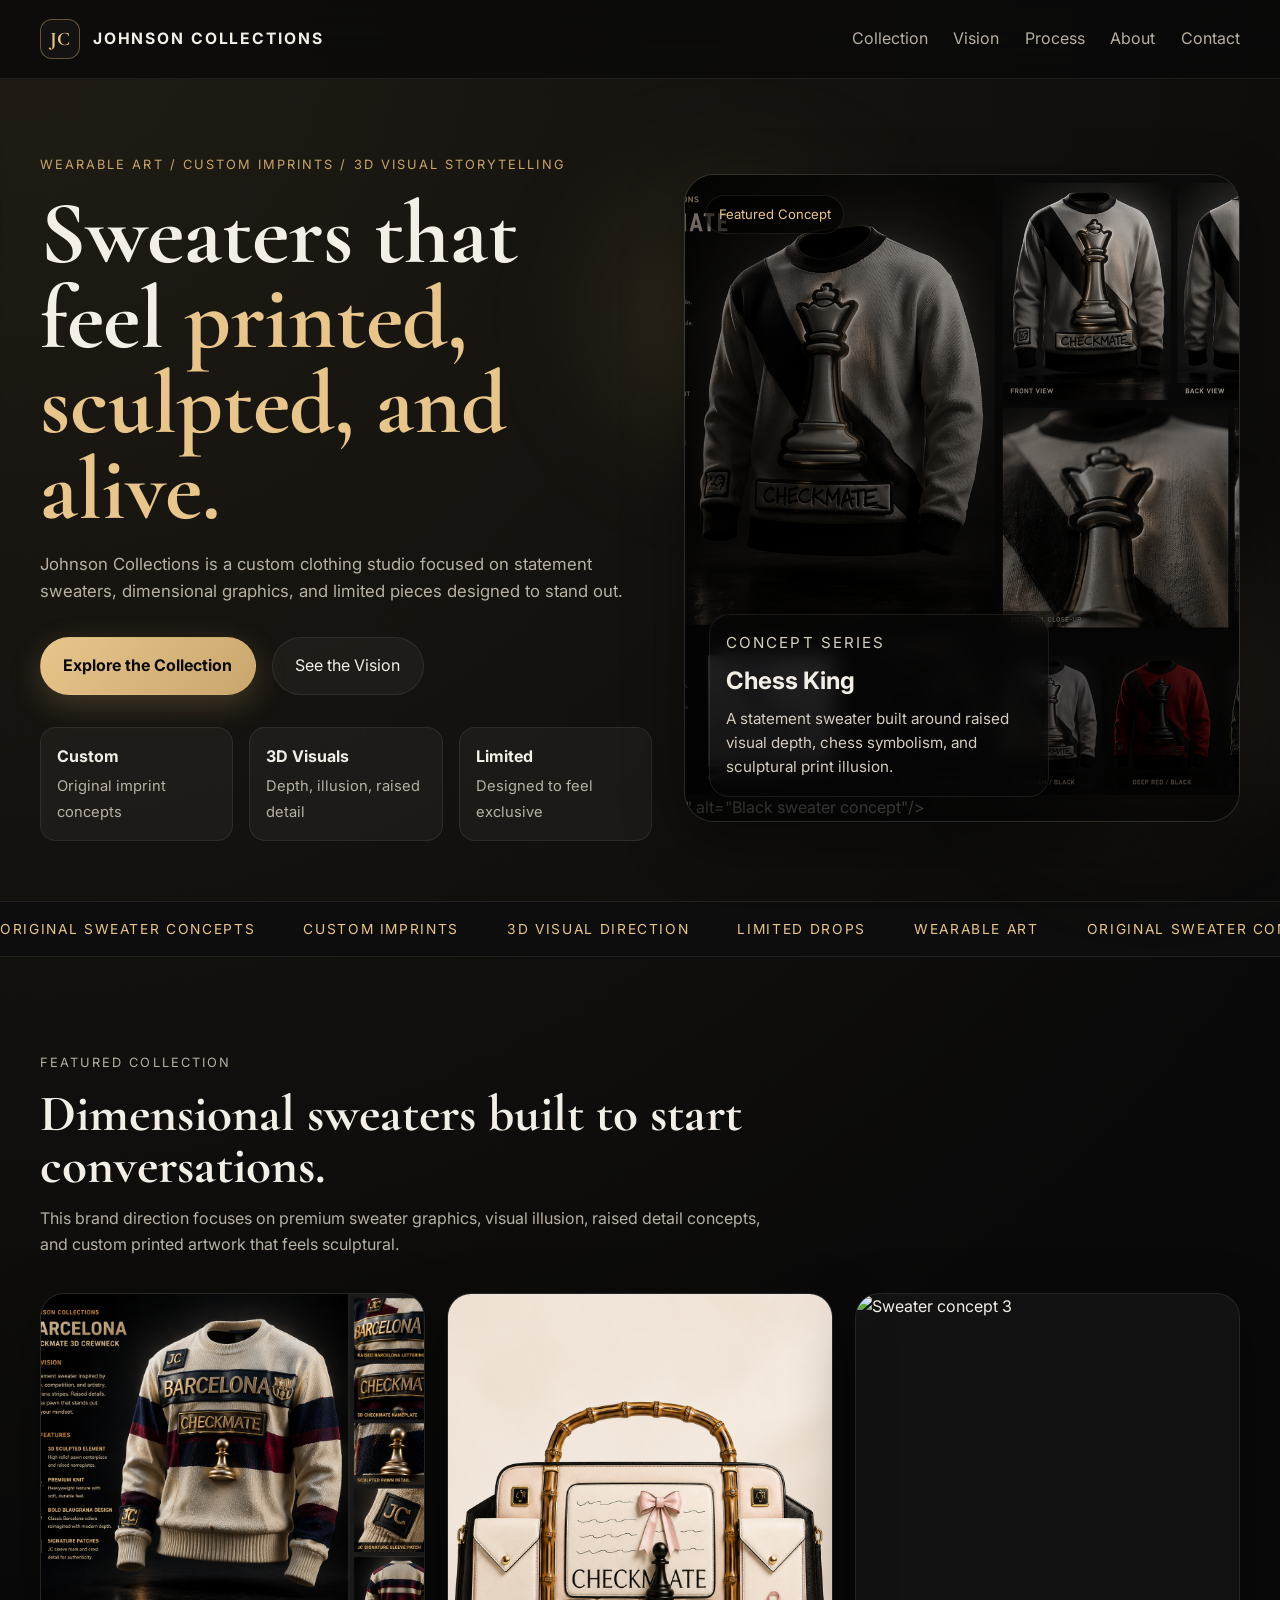
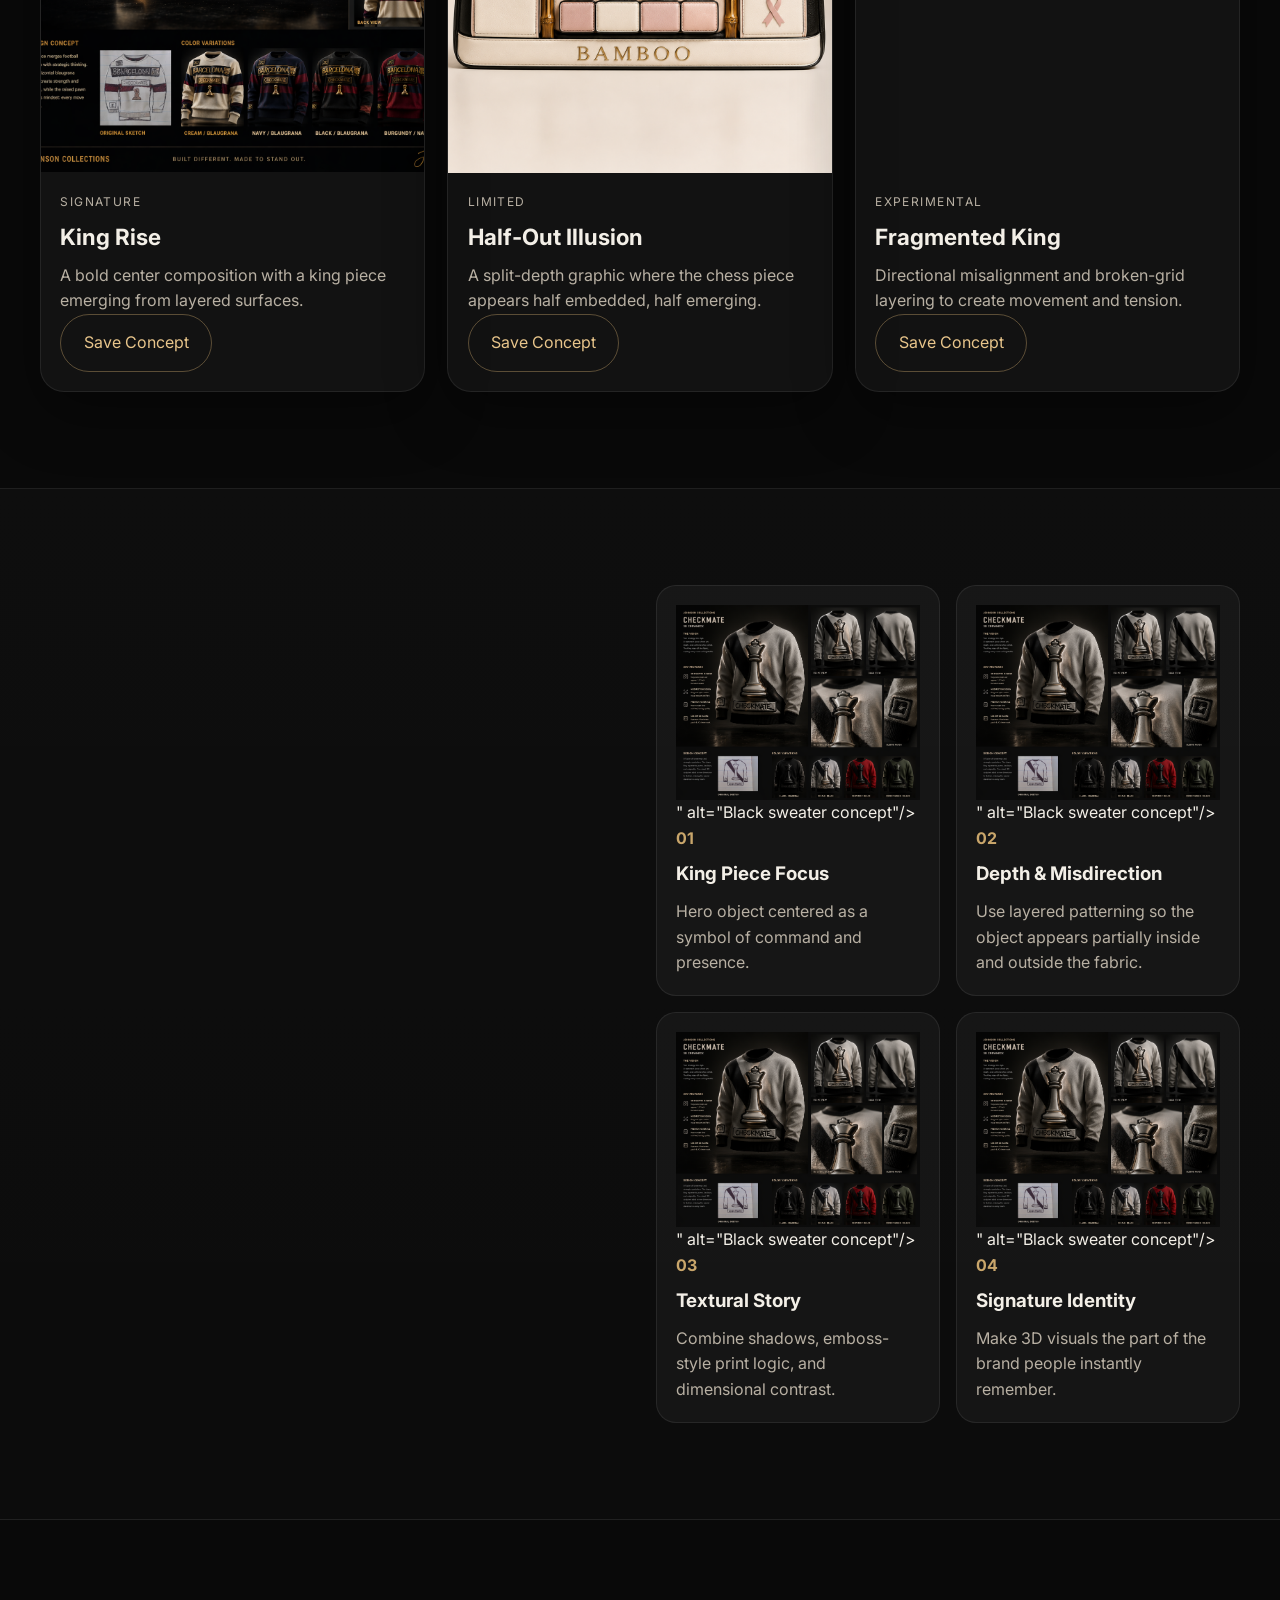
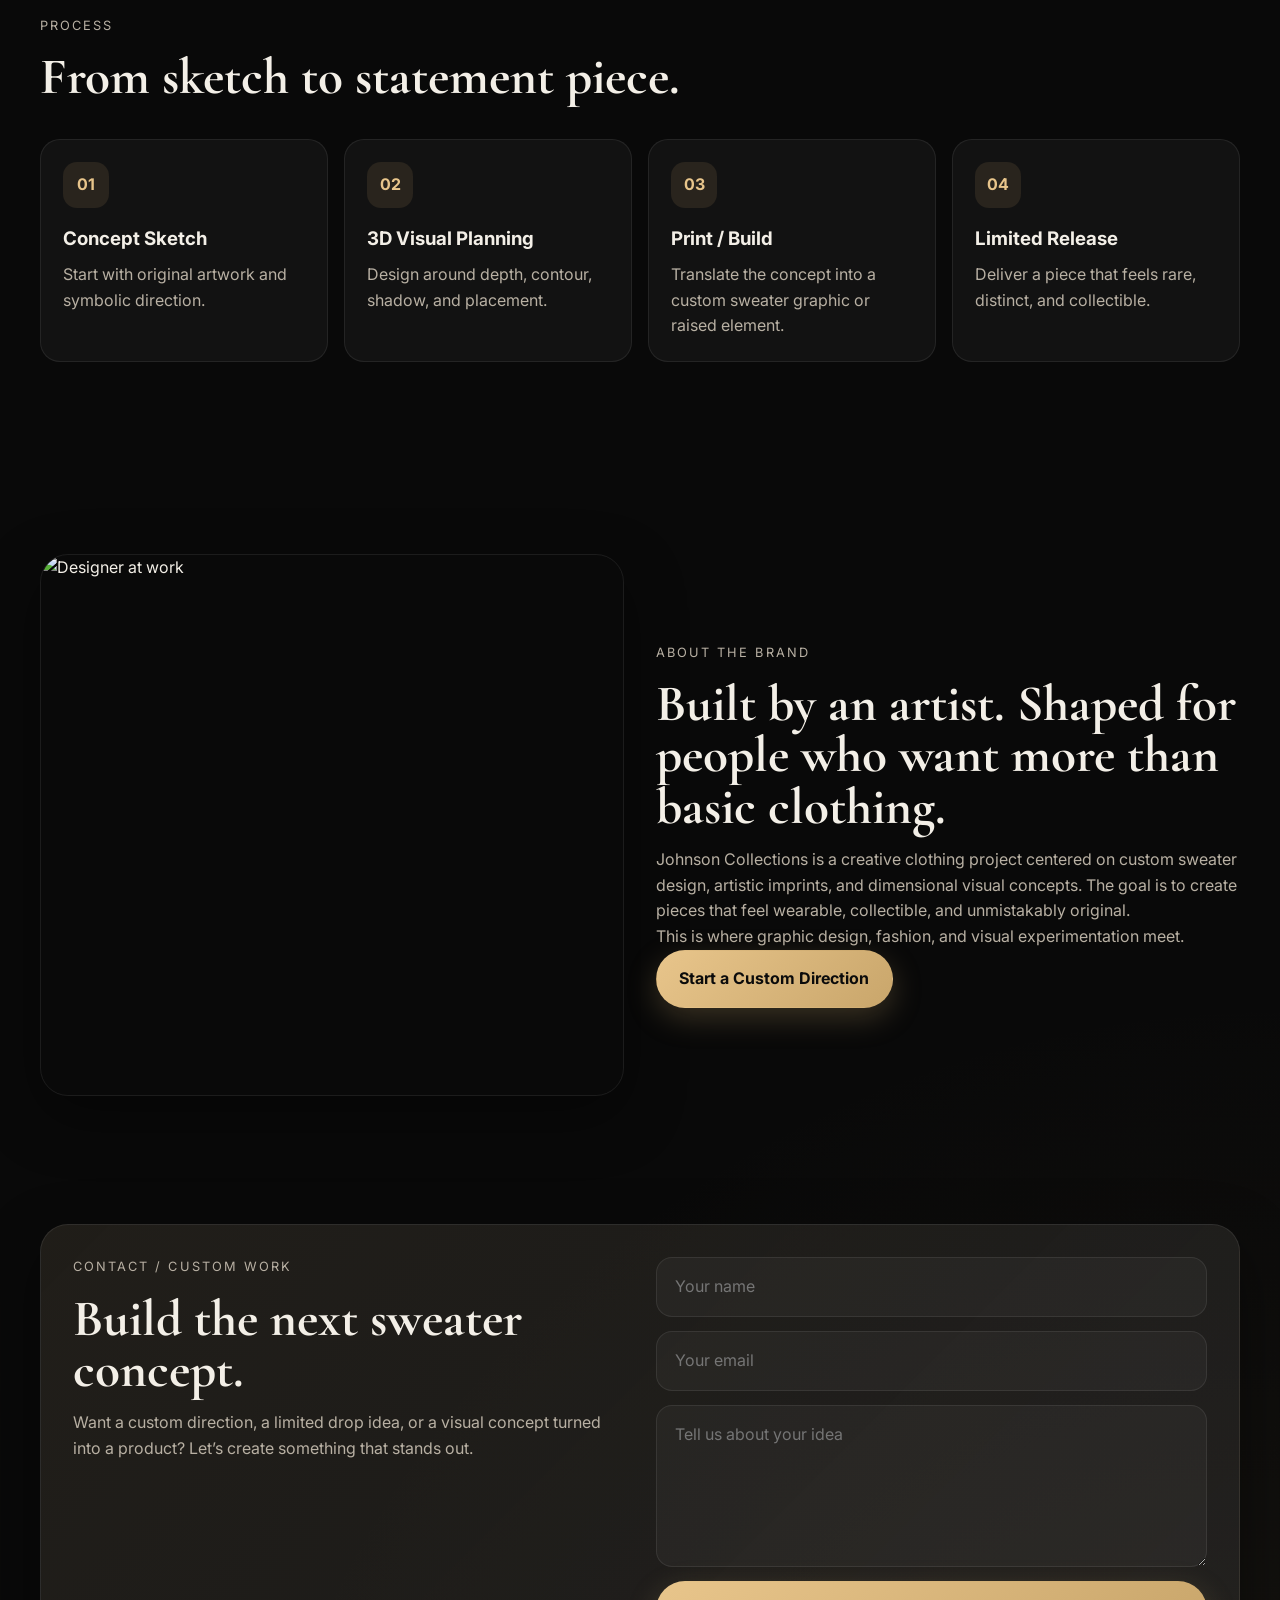
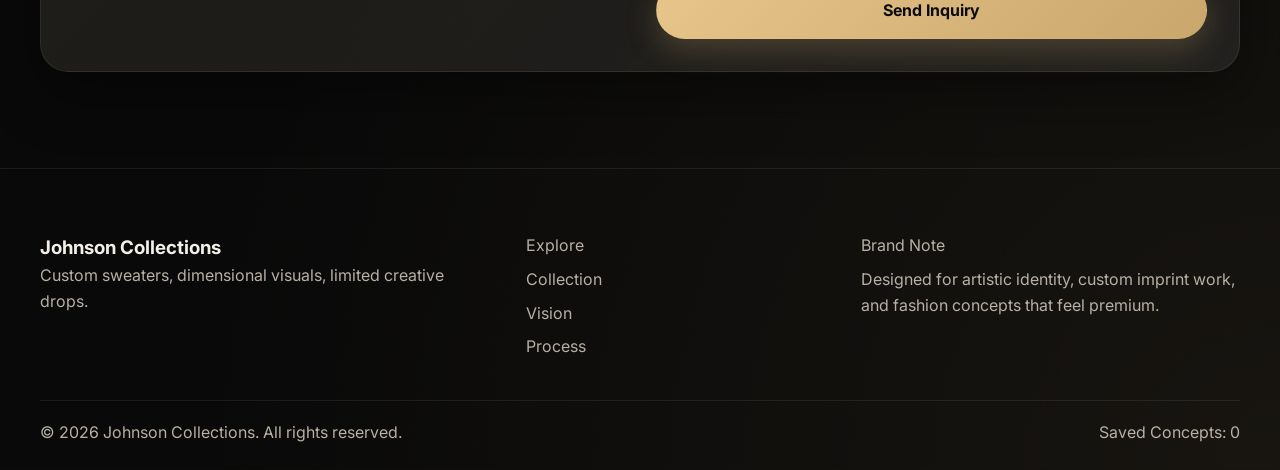
==== index.html @ 7bcefd62 "Update index.html adding images to mini blocks" ====
<!DOCTYPE html>
<html lang="en">
<head>
  <meta charset="UTF-8" />
  <meta name="viewport" content="width=device-width, initial-scale=1.0" />
  <title>Johnson Collections | Built Different</title>
  <meta
    name="description"
    content="Johnson Collections creates custom sweaters with bold prints, dimensional visuals, and limited-edition wearable art."
  />
  <link rel="preconnect" href="https://fonts.googleapis.com">
  <link rel="preconnect" href="https://fonts.gstatic.com" crossorigin>
  <link
    href="https://fonts.googleapis.com/css2?family=Inter:wght@400;500;600;700;800&family=Cormorant+Garamond:wght@500;600;700&display=swap"
    rel="stylesheet"
  />
  <link rel="stylesheet" href="styles.css" />
</head>
<body>
  <div class="grain"></div>

  <header class="site-header" id="top">
    <div class="container nav">
      <a href="#top" class="brand">
        <span class="brand-mark">JC</span>
        <span class="brand-text">Johnson Collections</span>
      </a>

      <nav class="nav-links" id="navLinks">
        <a href="#collection">Collection</a>
        <a href="#vision">Vision</a>
        <a href="#process">Process</a>
        <a href="#about">About</a>
        <a href="#contact">Contact</a>
      </nav>

      <button class="menu-btn" id="menuBtn" aria-label="Toggle navigation">
        <span></span><span></span><span></span>
      </button>
    </div>
  </header>

  <main>
    <section class="hero">
      <div class="container hero-grid">
        <div class="hero-copy reveal">
          <p class="eyebrow">Wearable Art / Custom Imprints / 3D Visual Storytelling</p>
          <h1>
            Sweaters that feel
            <span>printed, sculpted, and alive.</span>
          </h1>
          <p class="hero-text">
            Johnson Collections is a custom clothing studio focused on statement sweaters,
            dimensional graphics, and limited pieces designed to stand out.
          </p>

          <div class="hero-actions">
            <a href="#collection" class="btn btn-primary">Explore the Collection</a>
            <a href="#vision" class="btn btn-secondary">See the Vision</a>
          </div>

          <div class="hero-stats">
            <div>
              <strong>Custom</strong>
              <span>Original imprint concepts</span>
            </div>
            <div>
              <strong>3D Visuals</strong>
              <span>Depth, illusion, raised detail</span>
            </div>
            <div>
              <strong>Limited</strong>
              <span>Designed to feel exclusive</span>
            </div>
          </div>
        </div>

        <div class="hero-visual reveal">
          <div class="hero-card floating-card">
            <div class="hero-badge">Featured Concept</div>
            <div class="hero-image-wrap">
              <!-- My own image -->
              <img src="./Images/3d_sweaters_JohnsonsCollections.png" alt="Black sweater concept"/>" alt="Black sweater concept"/>
              <div class="hero-overlay">
                <div class="overlay-panel">
                  <p class="mini-label">Concept Series</p>
                  <h3>Chess King</h3>
                  <p>
                    A statement sweater built around raised visual depth,
                    chess symbolism, and sculptural print illusion.
                  </p>
                </div>
              </div>
            </div>
          </div>

          <div class="glow glow-1"></div>
          <div class="glow glow-2"></div>
        </div>
      </div>
    </section>

    <section class="marquee">
      <div class="marquee-track">
        <span>Original Sweater Concepts</span>
        <span>Custom Imprints</span>
        <span>3D Visual Direction</span>
        <span>Limited Drops</span>
        <span>Wearable Art</span>
        <span>Original Sweater Concepts</span>
        <span>Custom Imprints</span>
        <span>3D Visual Direction</span>
        <span>Limited Drops</span>
      </div>
    </section>

    <section class="section" id="collection">
      <div class="container">
        <div class="section-heading reveal">
          <p class="eyebrow">Featured Collection</p>
          <h2>Dimensional sweaters built to start conversations.</h2>
          <p>
            This brand direction focuses on premium sweater graphics, visual illusion,
            raised detail concepts, and custom printed artwork that feels sculptural.
          </p>
        </div>

        <div class="product-grid">
          <article class="product-card reveal tilt-card">
            <div class="product-image">
              <img
                src="Images/white_barcelona_sweater.png"
                alt="Sweater concept 1"
              />
            </div>
            <div class="product-info">
              <p class="product-tag">Signature</p>
              <h3>King Rise</h3>
              <p>
                A bold center composition with a king piece emerging from layered surfaces.
              </p>
              <button class="btn btn-outline add-to-cart" data-name="King Rise">Save Concept</button>
            </div>
          </article>

          <article class="product-card reveal tilt-card">
            <div class="product-image">
              <img
                src="Images/purse_img8.png"
                alt="Purse ai gen concept 2"
              />
            </div>
            <div class="product-info">
              <p class="product-tag">Limited</p>
              <h3>Half-Out Illusion</h3>
              <p>
                A split-depth graphic where the chess piece appears half embedded, half emerging.
              </p>
              <button class="btn btn-outline add-to-cart" data-name="Half-Out Illusion">Save Concept</button>
            </div>
          </article>

          <article class="product-card reveal tilt-card">
            <div class="product-image">
              <img
                src="https://images.unsplash.com/photo-1523398002811-999ca8dec234?auto=format&fit=crop&w=900&q=80"
                alt="Sweater concept 3"
              />
            </div>
            <div class="product-info">
              <p class="product-tag">Experimental</p>
              <h3>Fragmented King</h3>
              <p>
                Directional misalignment and broken-grid layering to create movement and tension.
              </p>
              <button class="btn btn-outline add-to-cart" data-name="Fragmented King">Save Concept</button>
            </div>
          </article>
        </div>
      </div>
    </section>

    <section class="section dark-panel" id="vision">
      <div class="container vision-grid">
        <div class="vision-copy reveal">
          <p class="eyebrow">The Vision</p>
          <h2>Turn strategy into style.</h2>
          <p>
            The chess series is not just a graphic. It is a visual language about power,
            movement, tension, and identity. The sweater becomes the canvas.
          </p>
          <p>
            One standout direction is a king piece that appears to rise about half an inch
            from the surface, using depth illusion, layered print logic, or future 3D fabrication.
          </p>

          <ul class="vision-points">
            <li>Raised or sculpted visual centerpieces</li>
            <li>Custom imprint storytelling</li>
            <li>Luxury darkness with bold contrast</li>
            <li>Limited drops with artistic identity</li>
          </ul>
        </div>

        <div class="vision-cards reveal">
          <div class="mini-card">
             <img src="./Images/3d_sweaters_JohnsonsCollections.png" alt="Black sweater concept"/>" alt="Black sweater concept"/>
            <span>01</span>
            <h3>King Piece Focus</h3>
            <p>Hero object centered as a symbol of command and presence.</p>
          </div>
          <div class="mini-card">
             <img src="./Images/3d_sweaters_JohnsonsCollections.png" alt="Black sweater concept"/>" alt="Black sweater concept"/>
            <span>02</span>
            <h3>Depth & Misdirection</h3>
            <p>Use layered patterning so the object appears partially inside and outside the fabric.</p>
          </div>
          <div class="mini-card">
             <img src="./Images/3d_sweaters_JohnsonsCollections.png" alt="Black sweater concept"/>" alt="Black sweater concept"/>
            <span>03</span>
            <h3>Textural Story</h3>
            <p>Combine shadows, emboss-style print logic, and dimensional contrast.</p>
          </div>
          <div class="mini-card">
             <img src="./Images/3d_sweaters_JohnsonsCollections.png" alt="Black sweater concept"/>" alt="Black sweater concept"/>
            <span>04</span>
            <h3>Signature Identity</h3>
            <p>Make 3D visuals the part of the brand people instantly remember.</p>
          </div>
        </div>
      </div>
    </section>

    <section class="section" id="process">
      <div class="container">
        <div class="section-heading reveal">
          <p class="eyebrow">Process</p>
          <h2>From sketch to statement piece.</h2>
        </div>

        <div class="process-grid">
          <div class="process-step reveal">
            <div class="step-number">01</div>
            <h3>Concept Sketch</h3>
            <p>Start with original artwork and symbolic direction.</p>
          </div>
          <div class="process-step reveal">
            <div class="step-number">02</div>
            <h3>3D Visual Planning</h3>
            <p>Design around depth, contour, shadow, and placement.</p>
          </div>
          <div class="process-step reveal">
            <div class="step-number">03</div>
            <h3>Print / Build</h3>
            <p>Translate the concept into a custom sweater graphic or raised element.</p>
          </div>
          <div class="process-step reveal">
            <div class="step-number">04</div>
            <h3>Limited Release</h3>
            <p>Deliver a piece that feels rare, distinct, and collectible.</p>
          </div>
        </div>
      </div>
    </section>

    <section class="section split-section" id="about">
      <div class="container split-grid">
        <div class="split-image reveal">
          <img
            src="https://images.unsplash.com/photo-1529139574466-a303027c1d8b?auto=format&fit=crop&w=1200&q=80"
            alt="Designer at work"
          />
        </div>

        <div class="split-copy reveal">
          <p class="eyebrow">About the Brand</p>
          <h2>Built by an artist. Shaped for people who want more than basic clothing.</h2>
          <p>
            Johnson Collections is a creative clothing project centered on custom sweater design,
            artistic imprints, and dimensional visual concepts. The goal is to create pieces
            that feel wearable, collectible, and unmistakably original.
          </p>
          <p>
            This is where graphic design, fashion, and visual experimentation meet.
          </p>

          <a href="#contact" class="btn btn-primary">Start a Custom Direction</a>
        </div>
      </div>
    </section>

    <section class="section cta-section" id="contact">
      <div class="container cta-card reveal">
        <div>
          <p class="eyebrow">Contact / Custom Work</p>
          <h2>Build the next sweater concept.</h2>
          <p>
            Want a custom direction, a limited drop idea, or a visual concept turned into a product?
            Let’s create something that stands out.
          </p>
        </div>

        <form class="contact-form" id="contactForm">
          <input type="text" placeholder="Your name" required />
          <input type="email" placeholder="Your email" required />
          <textarea placeholder="Tell us about your idea" rows="5" required></textarea>
          <button type="submit" class="btn btn-primary">Send Inquiry</button>
        </form>
      </div>
    </section>
  </main>

  <footer class="site-footer">
    <div class="container footer-grid">
      <div>
        <h3>Johnson Collections</h3>
        <p>Custom sweaters, dimensional visuals, limited creative drops.</p>
      </div>

      <div>
        <p class="footer-title">Explore</p>
        <a href="#collection">Collection</a>
        <a href="#vision">Vision</a>
        <a href="#process">Process</a>
      </div>

      <div>
        <p class="footer-title">Brand Note</p>
        <p>
          Designed for artistic identity, custom imprint work, and fashion concepts that feel premium.
        </p>
      </div>
    </div>

    <div class="container footer-bottom">
      <p>© 2026 Johnson Collections. All rights reserved.</p>
      <p id="savedCount">Saved Concepts: 0</p>
    </div>
  </footer>

  <div class="toast" id="toast">Saved</div>

  <script src="script.js"></script>
</body>
</html>
---- styles.css ----
:root {
  --bg: #090909;
  --bg-soft: #121212;
  --panel: rgba(255, 255, 255, 0.04);
  --panel-strong: rgba(255, 255, 255, 0.07);
  --text: #f3efe7;
  --muted: #b8b0a3;
  --line: rgba(255, 255, 255, 0.08);
  --gold: #c9a66b;
  --gold-2: #e8c58b;
  --shadow: 0 20px 60px rgba(0, 0, 0, 0.4);
  --radius: 22px;
  --radius-sm: 16px;
  --max: 1200px;
}

* {
  box-sizing: border-box;
  margin: 0;
  padding: 0;
}

html {
  scroll-behavior: smooth;
}

body {
  background:
    radial-gradient(circle at top left, rgba(201, 166, 107, 0.12), transparent 30%),
    radial-gradient(circle at bottom right, rgba(201, 166, 107, 0.08), transparent 20%),
    var(--bg);
  color: var(--text);
  font-family: "Inter", sans-serif;
  line-height: 1.6;
  overflow-x: hidden;
}

img {
  width: 100%;
  display: block;
  object-fit: cover;
}

a {
  color: inherit;
  text-decoration: none;
}

button,
input,
textarea {
  font: inherit;
}

.container {
  width: min(calc(100% - 2rem), var(--max));
  margin: 0 auto;
}

.grain {
  pointer-events: none;
  position: fixed;
  inset: 0;
  opacity: 0.05;
  background-image:
    linear-gradient(rgba(255,255,255,0.08) 1px, transparent 1px),
    linear-gradient(90deg, rgba(255,255,255,0.08) 1px, transparent 1px);
  background-size: 6px 6px;
  mix-blend-mode: soft-light;
  z-index: 999;
}

.site-header {
  position: sticky;
  top: 0;
  z-index: 1000;
  backdrop-filter: blur(20px);
  background: rgba(9, 9, 9, 0.75);
  border-bottom: 1px solid var(--line);
}

.nav {
  display: flex;
  align-items: center;
  justify-content: space-between;
  min-height: 78px;
}

.brand {
  display: flex;
  align-items: center;
  gap: 0.8rem;
  font-weight: 700;
  letter-spacing: 0.02em;
}

.brand-mark {
  width: 40px;
  height: 40px;
  display: grid;
  place-items: center;
  border: 1px solid rgba(201, 166, 107, 0.45);
  border-radius: 12px;
  color: var(--gold-2);
  background: rgba(255, 255, 255, 0.03);
  font-family: "Cormorant Garamond", serif;
  font-size: 1.2rem;
}

.brand-text {
  font-size: 0.98rem;
  text-transform: uppercase;
  letter-spacing: 0.12em;
}

.nav-links {
  display: flex;
  gap: 1.6rem;
}

.nav-links a {
  color: var(--muted);
  transition: color 0.25s ease, transform 0.25s ease;
}

.nav-links a:hover {
  color: var(--text);
  transform: translateY(-1px);
}

.menu-btn {
  display: none;
  flex-direction: column;
  gap: 5px;
  background: transparent;
  border: 0;
  cursor: pointer;
}

.menu-btn span {
  width: 28px;
  height: 2px;
  background: var(--text);
  display: block;
}

.hero {
  min-height: calc(100vh - 78px);
  display: flex;
  align-items: center;
  padding: 4rem 0 3rem;
}

.hero-grid {
  display: grid;
  grid-template-columns: 1.1fr 1fr;
  gap: 2rem;
  align-items: center;
}

.eyebrow {
  color: var(--gold);
  text-transform: uppercase;
  letter-spacing: 0.16em;
  font-size: 0.8rem;
  margin-bottom: 1rem;
}

.hero-copy h1 {
  font-family: "Cormorant Garamond", serif;
  font-size: clamp(3rem, 7vw, 6rem);
  line-height: 0.95;
  margin-bottom: 1.2rem;
}

.hero-copy h1 span {
  color: var(--gold-2);
}

.hero-text,
.section-heading p,
.split-copy p,
.vision-copy p,
.product-info p,
.cta-card p {
  color: var(--muted);
}

.hero-text {
  max-width: 620px;
  font-size: 1.05rem;
}

.hero-actions {
  display: flex;
  gap: 1rem;
  margin: 2rem 0;
  flex-wrap: wrap;
}

.btn {
  display: inline-flex;
  align-items: center;
  justify-content: center;
  border-radius: 999px;
  padding: 0.95rem 1.4rem;
  border: 1px solid transparent;
  cursor: pointer;
  transition: transform 0.25s ease, box-shadow 0.25s ease, background 0.25s ease, border-color 0.25s ease;
}

.btn:hover {
  transform: translateY(-2px);
}

.btn-primary {
  background: linear-gradient(135deg, var(--gold-2), var(--gold));
  color: #0b0b0b;
  font-weight: 700;
  box-shadow: 0 10px 30px rgba(201, 166, 107, 0.25);
}

.btn-secondary {
  background: rgba(255,255,255,0.04);
  color: var(--text);
  border-color: var(--line);
}

.btn-outline {
  background: transparent;
  color: var(--gold-2);
  border-color: rgba(201, 166, 107, 0.4);
}

.hero-stats {
  display: grid;
  grid-template-columns: repeat(3, 1fr);
  gap: 1rem;
  margin-top: 2rem;
}

.hero-stats div {
  background: var(--panel);
  border: 1px solid var(--line);
  padding: 1rem;
  border-radius: var(--radius-sm);
}

.hero-stats strong {
  display: block;
  color: var(--text);
  margin-bottom: 0.25rem;
}

.hero-stats span {
  color: var(--muted);
  font-size: 0.92rem;
}

.hero-visual {
  position: relative;
}

.hero-card {
  position: relative;
  border-radius: 30px;
  overflow: hidden;
  border: 1px solid var(--line);
  background: var(--panel);
  box-shadow: var(--shadow);
}

.hero-badge {
  position: absolute;
  z-index: 2;
  top: 20px;
  left: 20px;
  background: rgba(0,0,0,0.55);
  border: 1px solid rgba(255,255,255,0.08);
  color: var(--gold-2);
  padding: 0.5rem 0.8rem;
  border-radius: 999px;
  font-size: 0.82rem;
}

.hero-image-wrap {
  position: relative;
  min-height: 620px;
}

.hero-image-wrap img {
  height: 100%;
  min-height: 620px;
}

.hero-overlay {
  position: absolute;
  inset: 0;
  background:
    linear-gradient(to top, rgba(0,0,0,0.7), rgba(0,0,0,0.05)),
    linear-gradient(to right, rgba(0,0,0,0.4), transparent);
  display: flex;
  align-items: flex-end;
  padding: 1.5rem;
}

.overlay-panel {
  max-width: 340px;
  background: rgba(10, 10, 10, 0.45);
  border: 1px solid rgba(255,255,255,0.08);
  backdrop-filter: blur(10px);
  padding: 1rem;
  border-radius: 20px;
}

.mini-label {
  text-transform: uppercase;
  letter-spacing: 0.14em;
  color: var(--gold);
  font-size: 0.75rem;
  margin-bottom: 0.4rem;
}

.overlay-panel h3 {
  font-size: 1.5rem;
  margin-bottom: 0.4rem;
}

.overlay-panel p {
  color: #d5cdbf;
  font-size: 0.95rem;
}

.glow {
  position: absolute;
  border-radius: 999px;
  filter: blur(70px);
  z-index: -1;
}

.glow-1 {
  width: 220px;
  height: 220px;
  background: rgba(201, 166, 107, 0.18);
  top: 5%;
  left: -10%;
}

.glow-2 {
  width: 260px;
  height: 260px;
  background: rgba(201, 166, 107, 0.12);
  bottom: 0;
  right: -8%;
}

.marquee {
  border-block: 1px solid var(--line);
  overflow: hidden;
  white-space: nowrap;
  background: #0d0d0d;
}

.marquee-track {
  display: inline-flex;
  gap: 3rem;
  padding: 1rem 0;
  animation: scrollText 24s linear infinite;
  color: var(--gold-2);
  text-transform: uppercase;
  letter-spacing: 0.12em;
  font-size: 0.86rem;
}

@keyframes scrollText {
  from { transform: translateX(0); }
  to { transform: translateX(-50%); }
}

.section {
  padding: 6rem 0;
}

.section-heading {
  max-width: 720px;
  margin-bottom: 2.2rem;
}

.section-heading h2,
.vision-copy h2,
.split-copy h2,
.cta-card h2 {
  font-family: "Cormorant Garamond", serif;
  font-size: clamp(2.2rem, 4vw, 3.6rem);
  line-height: 1;
  margin-bottom: 0.9rem;
}

.product-grid {
  display: grid;
  grid-template-columns: repeat(3, 1fr);
  gap: 1.4rem;
}

.product-card {
  background: var(--panel);
  border: 1px solid var(--line);
  border-radius: 24px;
  overflow: hidden;
  box-shadow: var(--shadow);
  transform-style: preserve-3d;
  transition: transform 0.2s ease;
}

.product-image {
  aspect-ratio: 4 / 5;
  overflow: hidden;
}

.product-image img {
  height: 100%;
  transition: transform 0.45s ease;
}

.product-card:hover .product-image img {
  transform: scale(1.04);
}

.product-info {
  padding: 1.2rem;
}

.product-tag {
  color: var(--gold);
  text-transform: uppercase;
  letter-spacing: 0.12em;
  font-size: 0.75rem;
  margin-bottom: 0.5rem;
}

.product-info h3 {
  font-size: 1.4rem;
  margin-bottom: 0.5rem;
}

.dark-panel {
  background: linear-gradient(180deg, rgba(255,255,255,0.02), rgba(255,255,255,0.01));
  border-top: 1px solid var(--line);
  border-bottom: 1px solid var(--line);
}

.vision-grid {
  display: grid;
  grid-template-columns: 1fr 1fr;
  gap: 2rem;
  align-items: start;
}

.vision-points {
  list-style: none;
  margin-top: 1.2rem;
  display: grid;
  gap: 0.8rem;
}

.vision-points li {
  color: var(--text);
  background: rgba(255,255,255,0.03);
  border: 1px solid var(--line);
  padding: 0.95rem 1rem;
  border-radius: 16px;
}

.vision-cards {
  display: grid;
  grid-template-columns: repeat(2, 1fr);
  gap: 1rem;
}

.mini-card {
  background: var(--panel);
  border: 1px solid var(--line);
  border-radius: 20px;
  padding: 1.2rem;
  min-height: 180px;
}

.mini-card span {
  color: var(--gold);
  font-weight: 700;
  display: inline-block;
  margin-bottom: 0.5rem;
}

.mini-card h3 {
  margin-bottom: 0.6rem;
}

.mini-card p {
  color: var(--muted);
}

.process-grid {
  display: grid;
  grid-template-columns: repeat(4, 1fr);
  gap: 1rem;
}

.process-step {
  background: var(--panel);
  border: 1px solid var(--line);
  border-radius: 20px;
  padding: 1.4rem;
}

.step-number {
  width: 46px;
  height: 46px;
  display: grid;
  place-items: center;
  border-radius: 14px;
  background: rgba(201, 166, 107, 0.12);
  color: var(--gold-2);
  font-weight: 700;
  margin-bottom: 1rem;
}

.process-step h3 {
  margin-bottom: 0.5rem;
}

.process-step p {
  color: var(--muted);
}

.split-grid {
  display: grid;
  grid-template-columns: 1fr 1fr;
  gap: 2rem;
  align-items: center;
}

.split-image {
  border-radius: 28px;
  overflow: hidden;
  border: 1px solid var(--line);
  box-shadow: var(--shadow);
}

.split-image img {
  min-height: 540px;
}

.cta-section {
  padding-top: 2rem;
}

.cta-card {
  display: grid;
  grid-template-columns: 1fr 1fr;
  gap: 2rem;
  padding: 2rem;
  border: 1px solid var(--line);
  border-radius: 28px;
  background:
    linear-gradient(135deg, rgba(201,166,107,0.08), rgba(255,255,255,0.03)),
    var(--panel);
  box-shadow: var(--shadow);
}

.contact-form {
  display: grid;
  gap: 0.9rem;
}

.contact-form input,
.contact-form textarea {
  background: rgba(255,255,255,0.04);
  border: 1px solid var(--line);
  color: var(--text);
  padding: 1rem 1.1rem;
  border-radius: 16px;
  outline: none;
}

.contact-form input:focus,
.contact-form textarea:focus {
  border-color: rgba(201, 166, 107, 0.5);
}

.site-footer {
  padding: 4rem 0 1.5rem;
  border-top: 1px solid var(--line);
}

.footer-grid {
  display: grid;
  grid-template-columns: 1.2fr 0.8fr 1fr;
  gap: 2rem;
}

.footer-title {
  color: var(--gold);
  margin-bottom: 0.8rem;
}

.footer-grid a,
.footer-grid p {
  color: var(--muted);
  display: block;
  margin-bottom: 0.5rem;
}

.footer-bottom {
  margin-top: 2rem;
  padding-top: 1.2rem;
  border-top: 1px solid var(--line);
  display: flex;
  justify-content: space-between;
  gap: 1rem;
  color: var(--muted);
  flex-wrap: wrap;
}

.toast {
  position: fixed;
  right: 20px;
  bottom: 20px;
  background: #151515;
  color: var(--text);
  border: 1px solid rgba(201, 166, 107, 0.4);
  padding: 0.9rem 1.1rem;
  border-radius: 14px;
  opacity: 0;
  transform: translateY(10px);
  pointer-events: none;
  transition: 0.25s ease;
  z-index: 1200;
}

.toast.show {
  opacity: 1;
  transform: translateY(0);
}

.reveal {
  opacity: 0;
  transform: translateY(30px);
  transition: 0.8s ease;
}

.reveal.visible {
  opacity: 1;
  transform: translateY(0);
}

.floating-card {
  animation: floatCard 5.5s ease-in-out infinite;
}

@keyframes floatCard {
  0%, 100% { transform: translateY(0px); }
  50% { transform: translateY(-10px); }
}

@media (max-width: 1080px) {
  .hero-grid,
  .vision-grid,
  .split-grid,
  .cta-card {
    grid-template-columns: 1fr;
  }

  .product-grid,
  .process-grid {
    grid-template-columns: repeat(2, 1fr);
  }

  .hero-image-wrap,
  .hero-image-wrap img {
    min-height: 520px;
  }
}

@media (max-width: 780px) {
  .nav-links {
    position: absolute;
    right: 1rem;
    top: 78px;
    width: min(320px, calc(100% - 2rem));
    background: rgba(14, 14, 14, 0.96);
    border: 1px solid var(--line);
    border-radius: 20px;
    padding: 1rem;
    display: none;
    flex-direction: column;
  }

  .nav-links.open {
    display: flex;
  }

  .menu-btn {
    display: flex;
  }

  .hero-copy h1 {
    font-size: clamp(2.6rem, 13vw, 4.5rem);
  }

  .hero-stats,
  .product-grid,
  .vision-cards,
  .process-grid,
  .footer-grid {
    grid-template-columns: 1fr;
  }

  .brand-text {
    font-size: 0.85rem;
  }

  .section {
    padding: 4.5rem 0;
  }
}
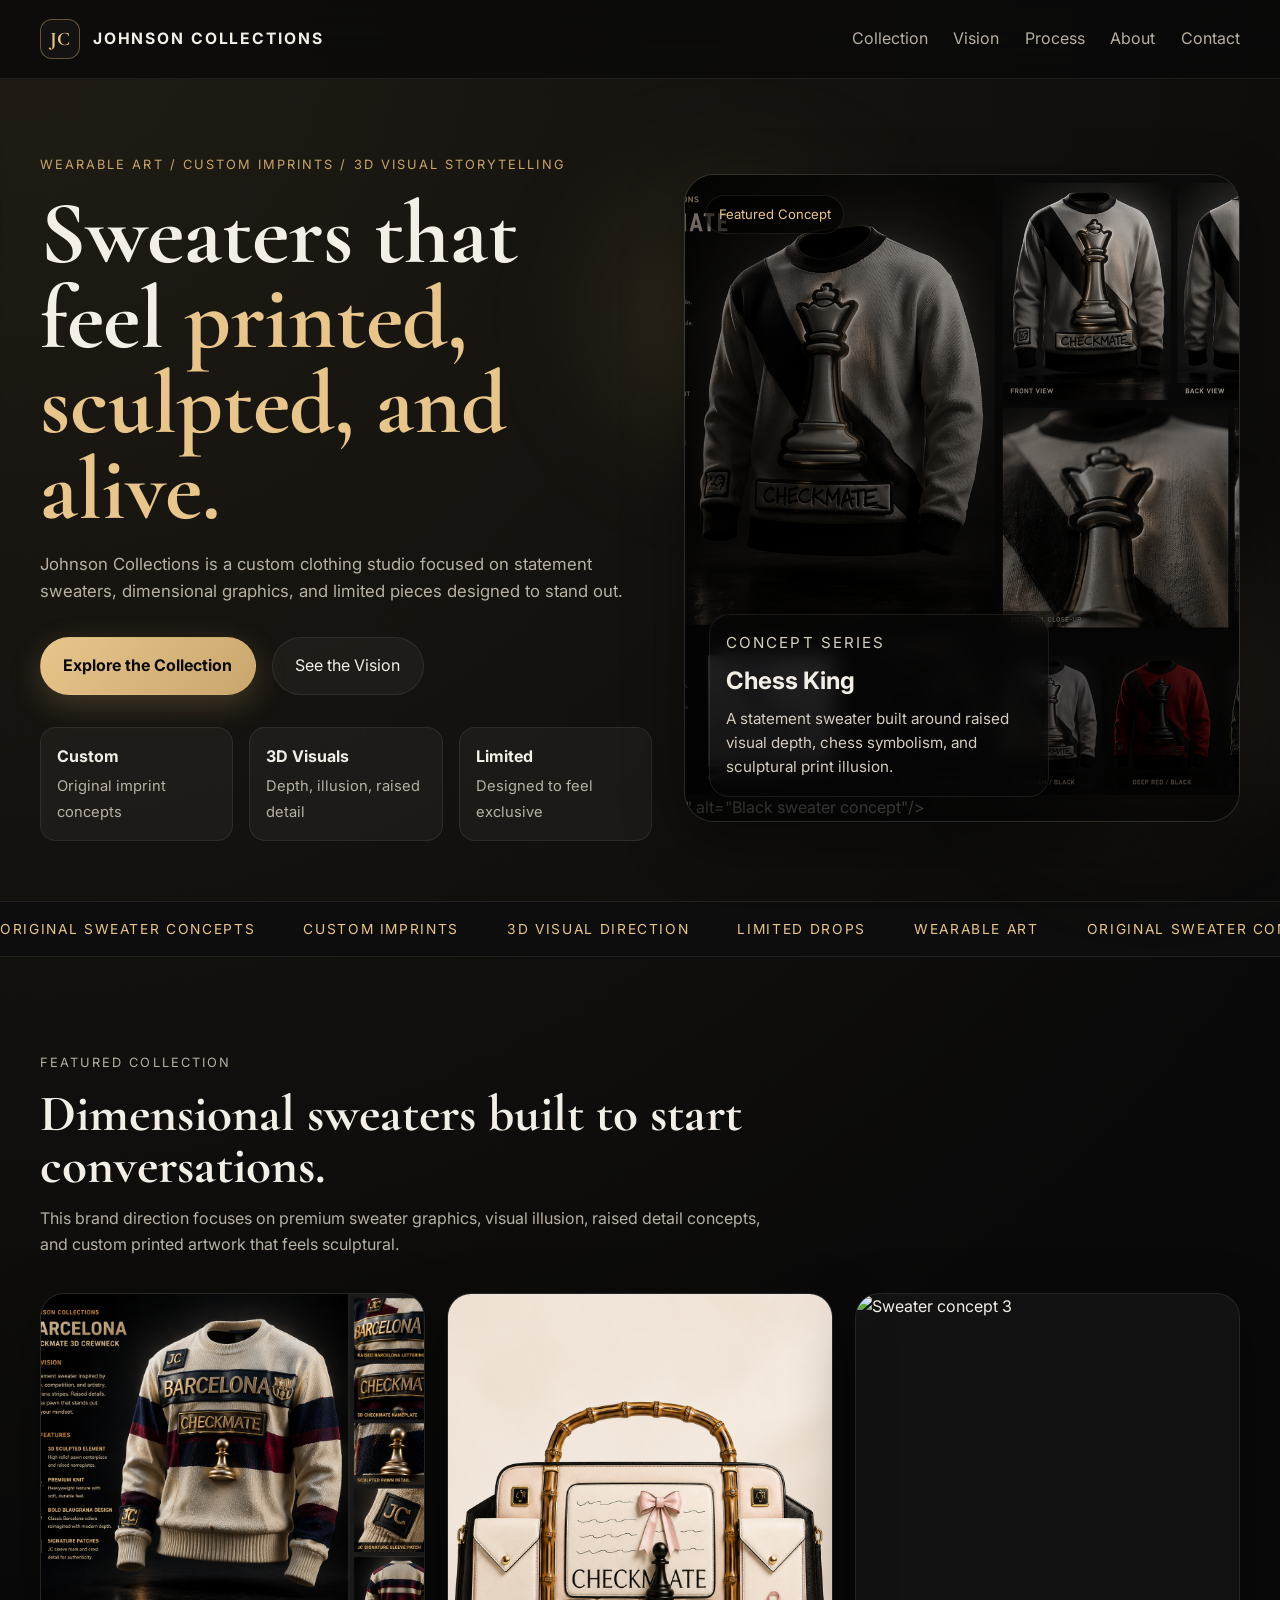
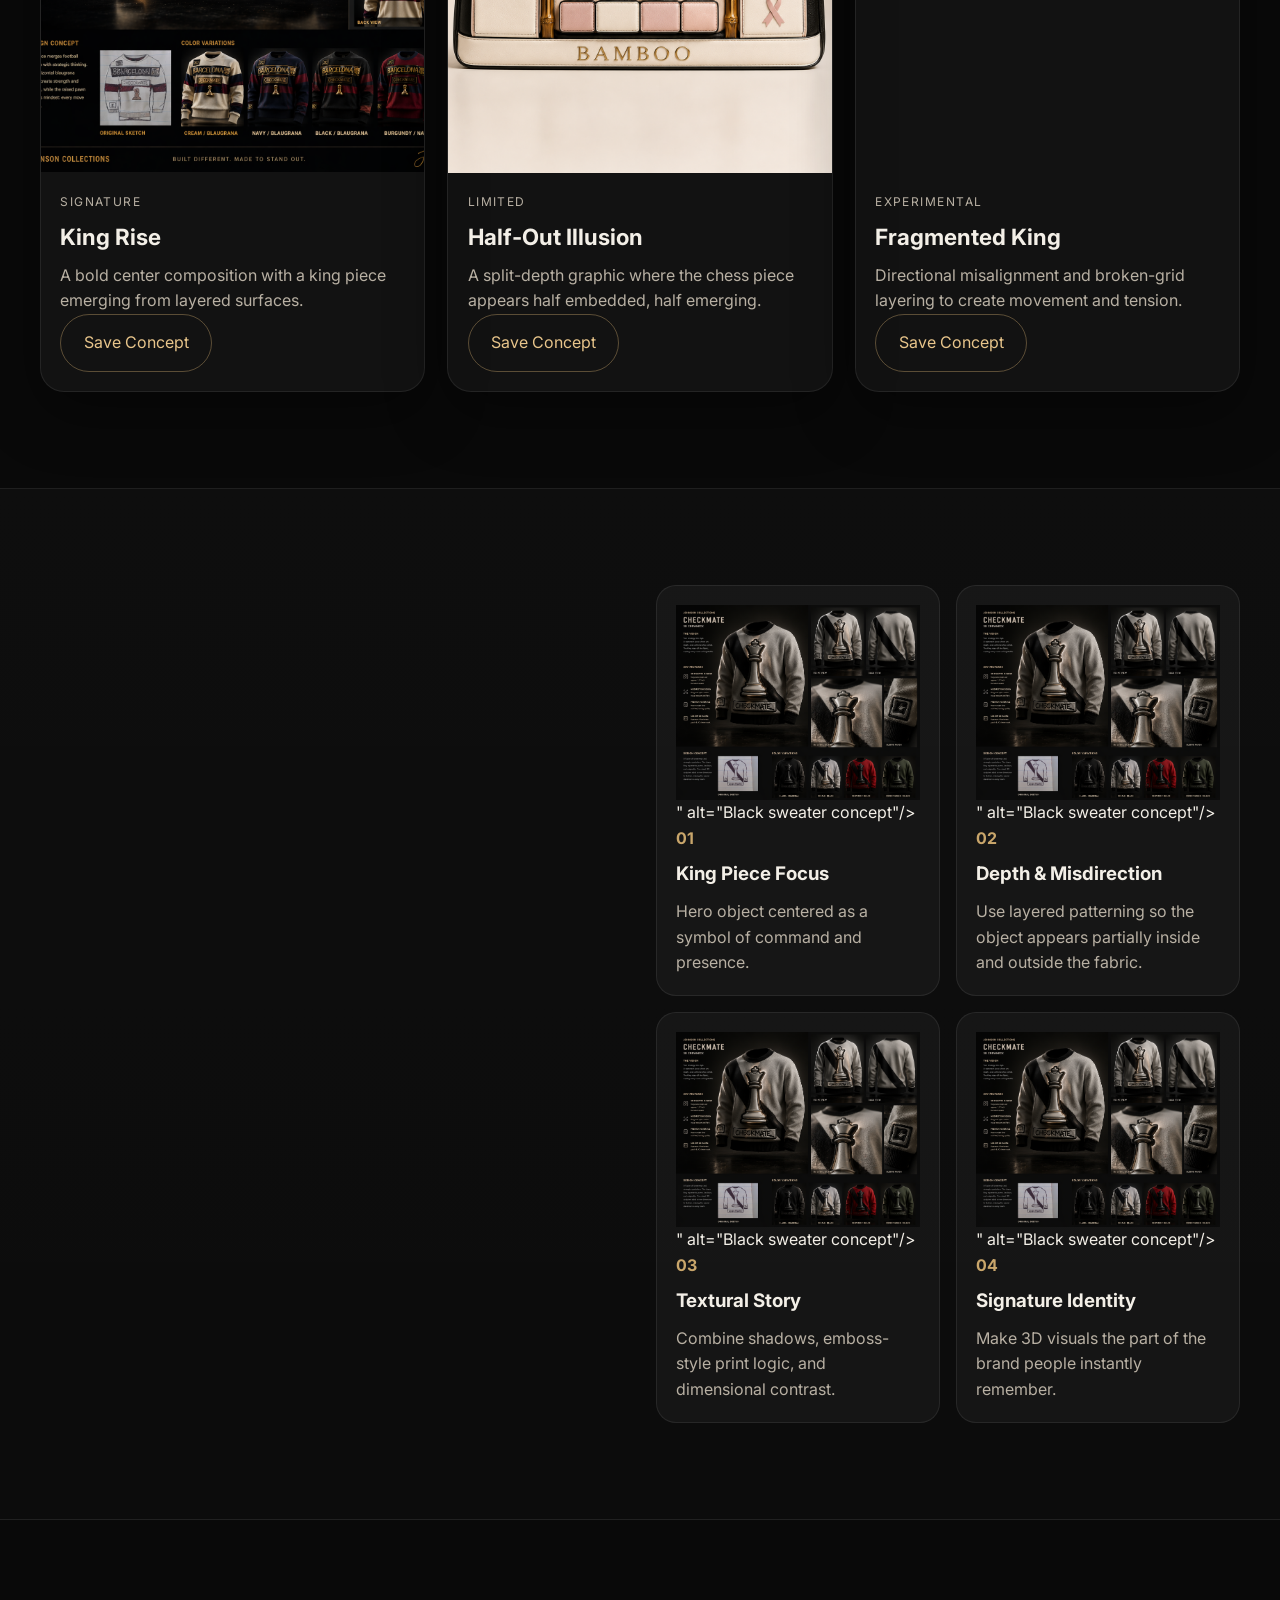
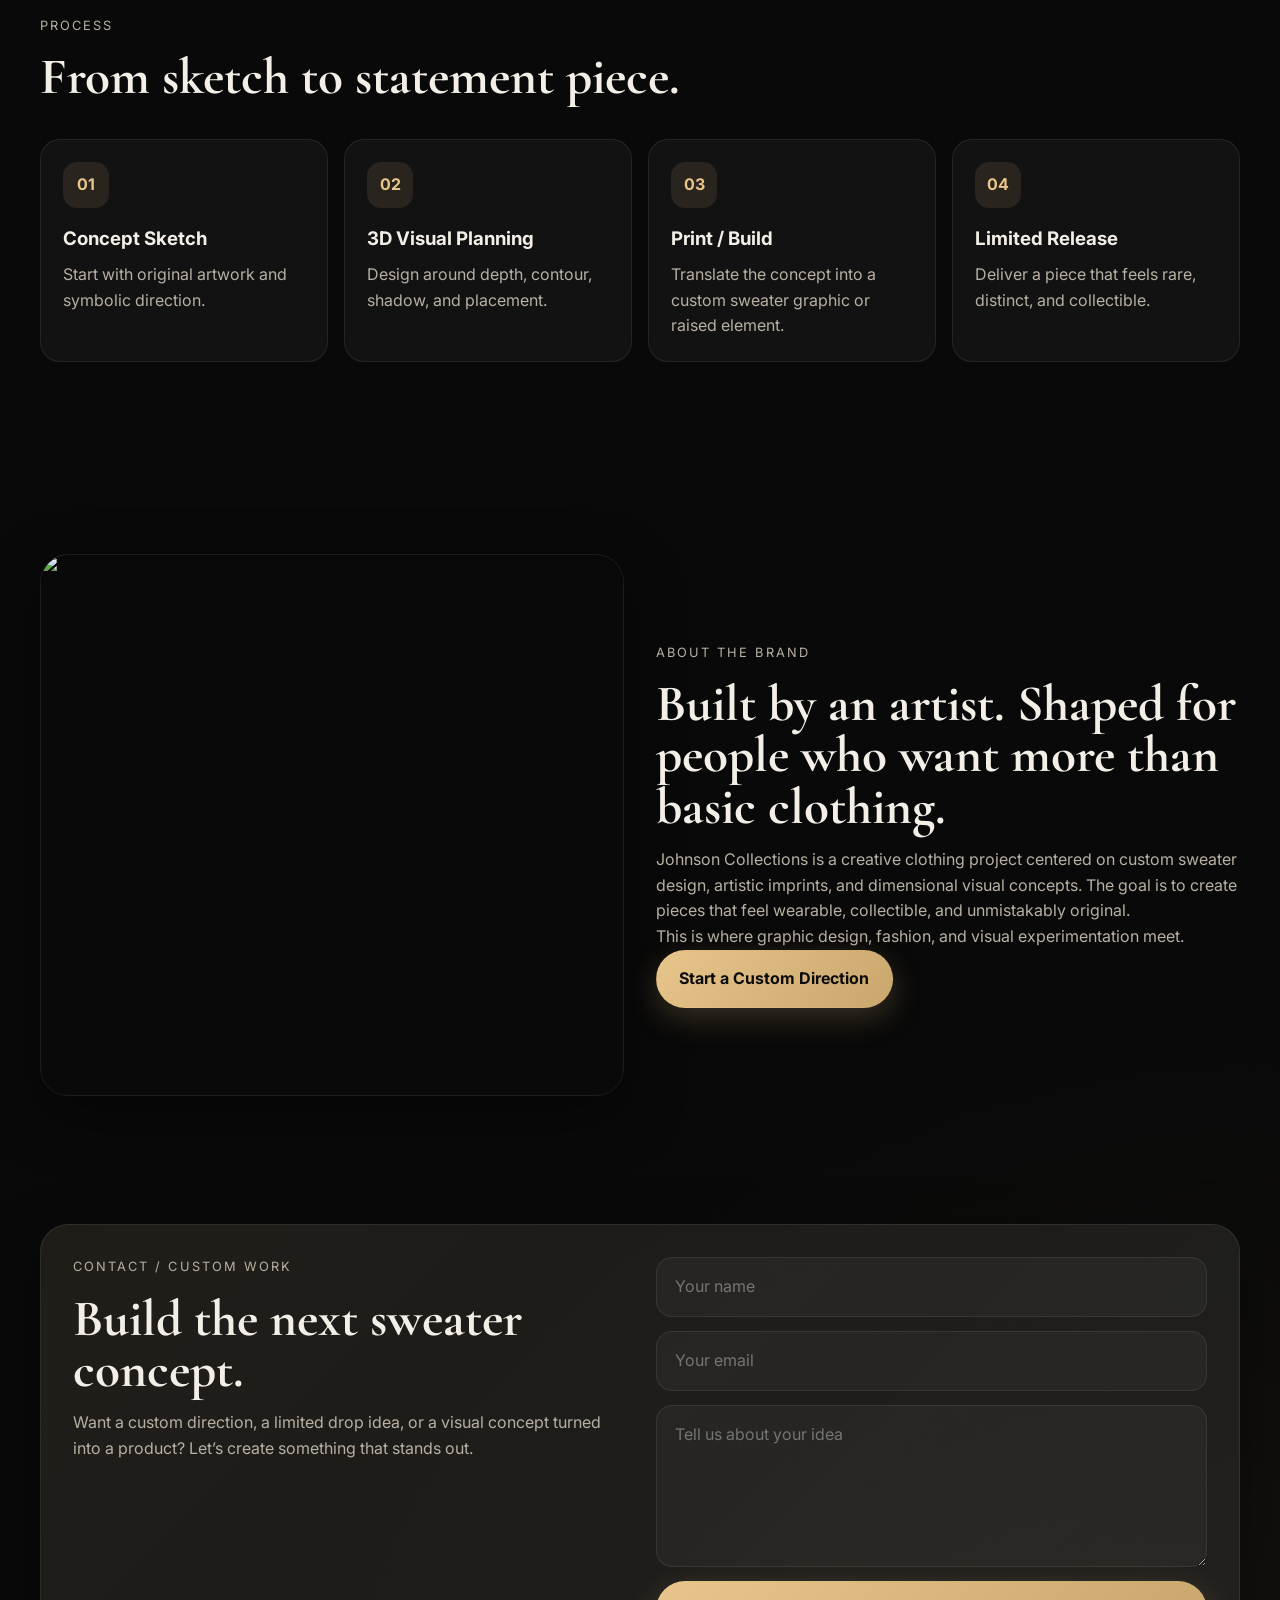
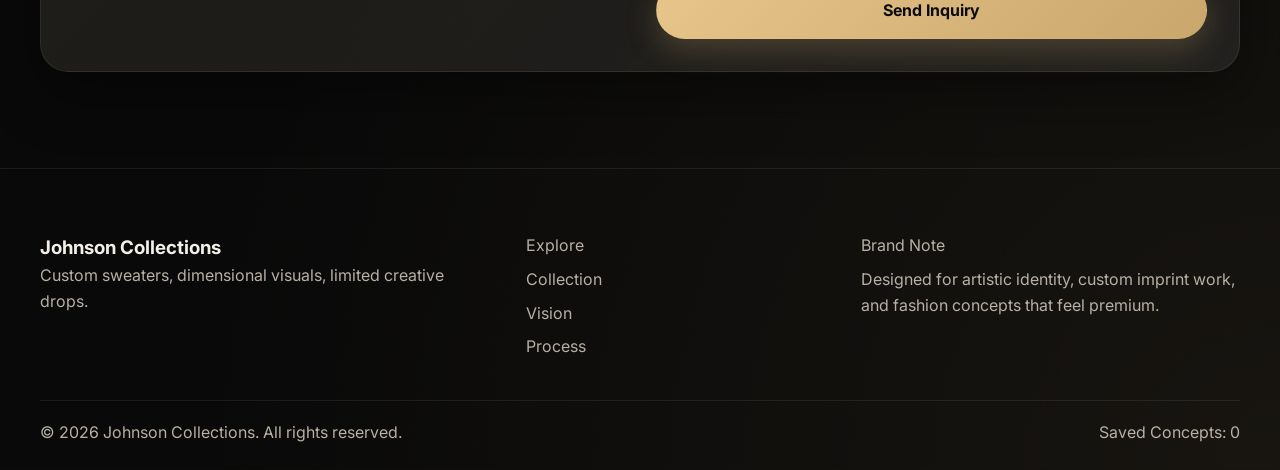
==== commit f12c65e8: "Update index.html added T008 image" ====
--- a/index.html
+++ b/index.html
@@ -267,8 +267,7 @@
       <div class="container split-grid">
         <div class="split-image reveal">
           <img
-            src="https://images.unsplash.com/photo-1529139574466-a303027c1d8b?auto=format&fit=crop&w=1200&q=80"
-            alt="Designer at work"
+            src="Images/Checkmate_Tshirt_008.png alt="Designer at work"
           />
         </div>
 
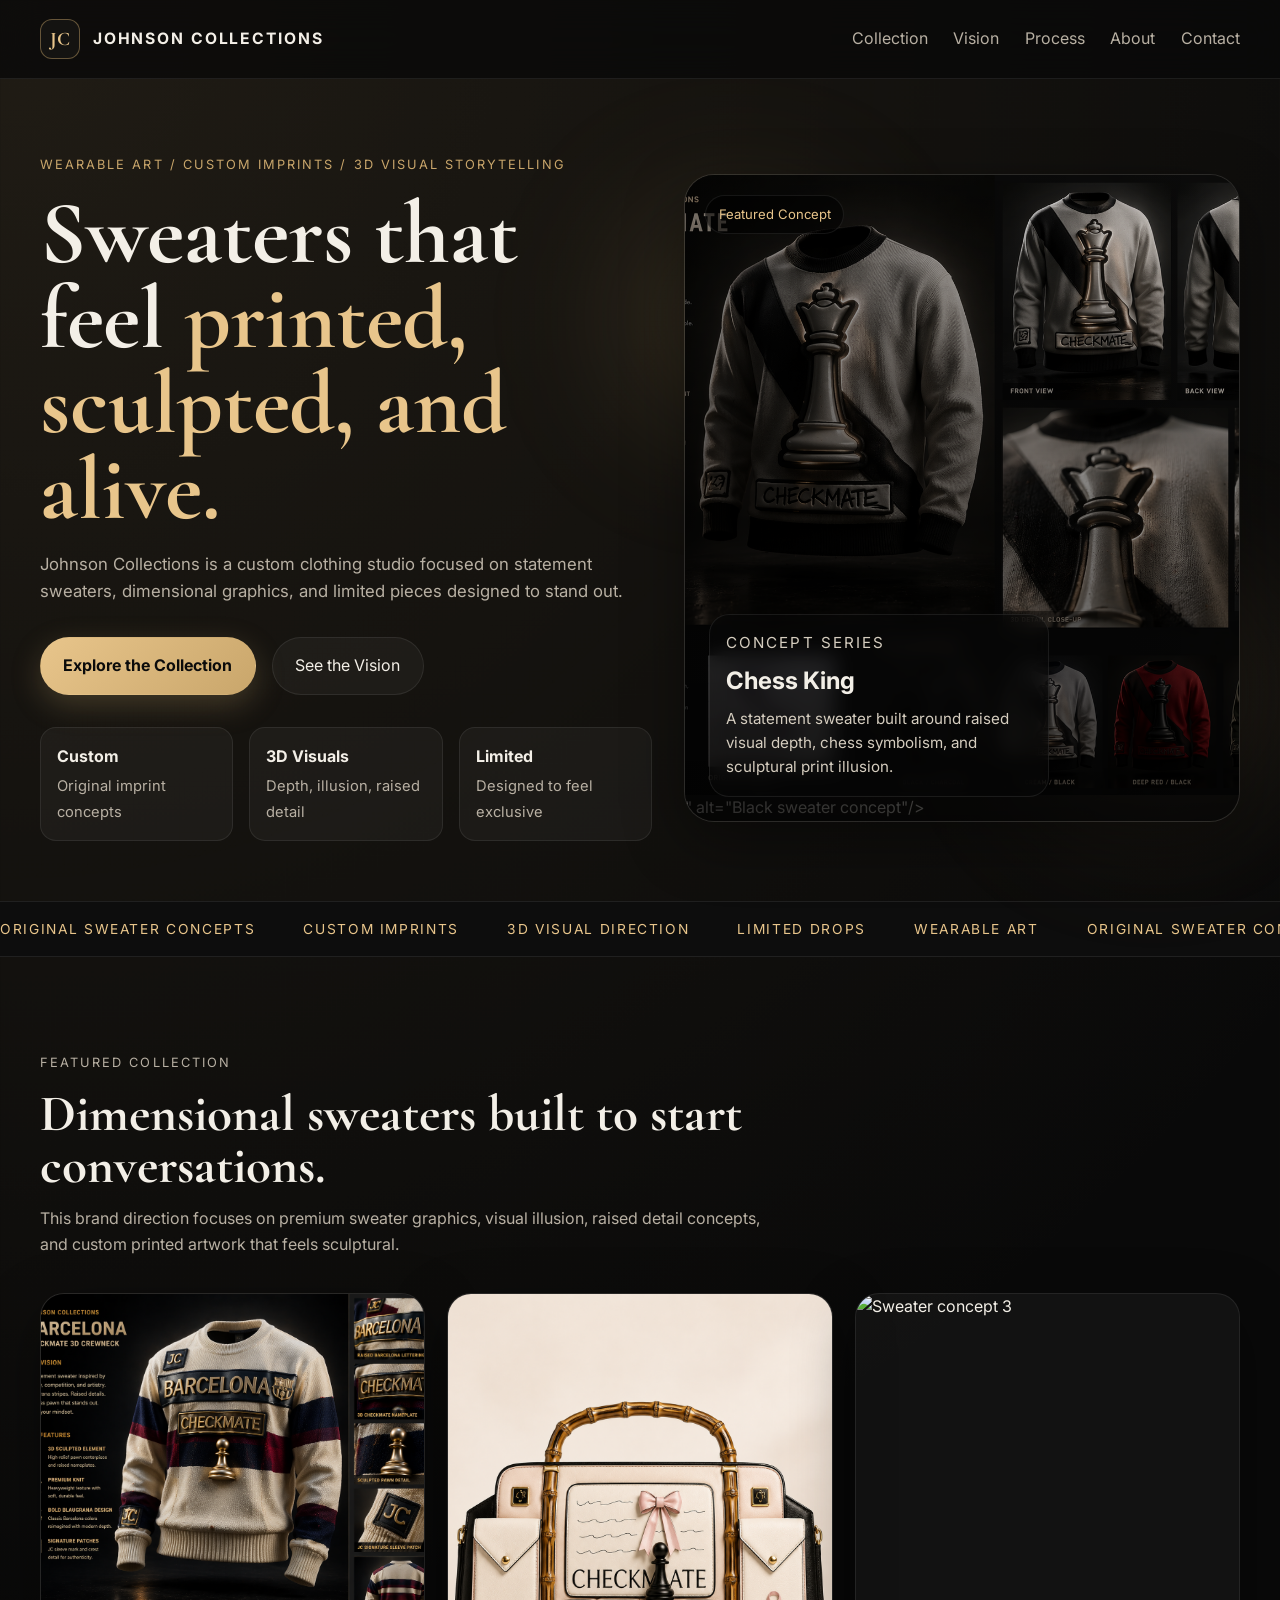
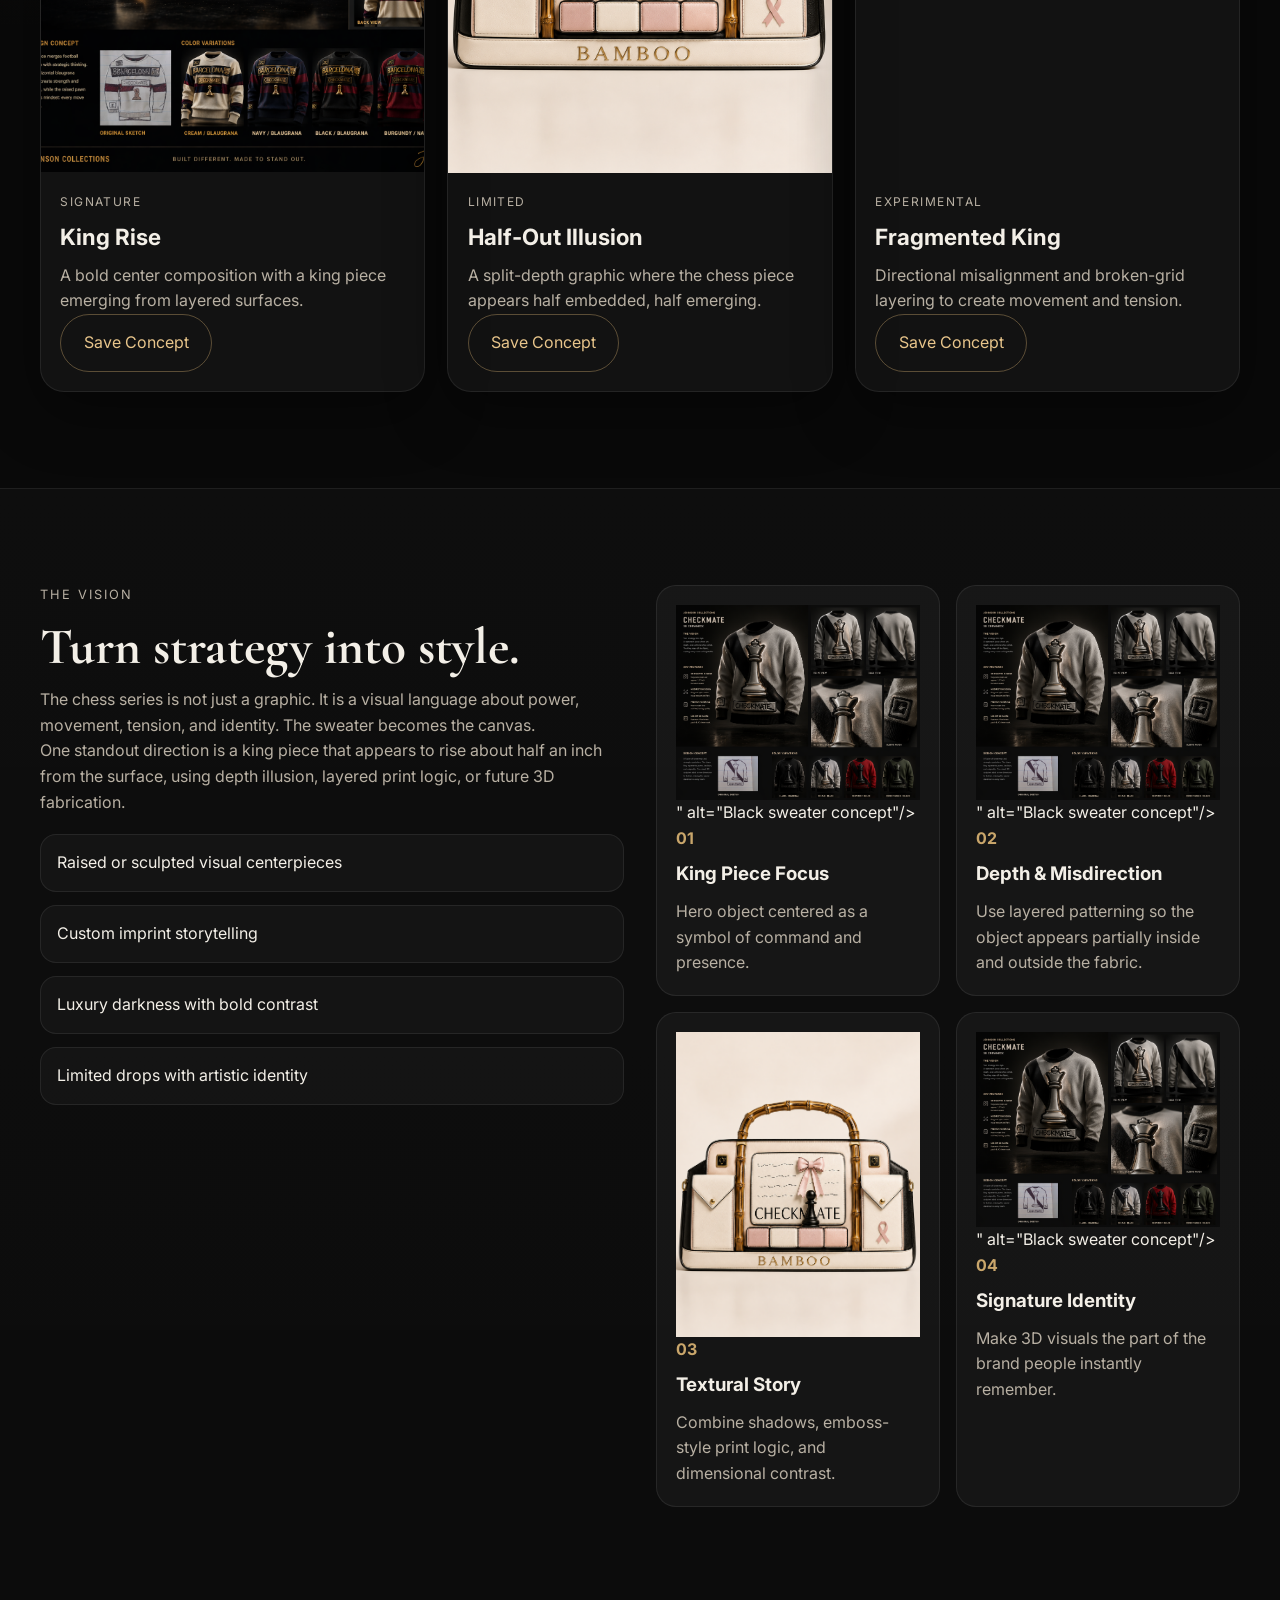
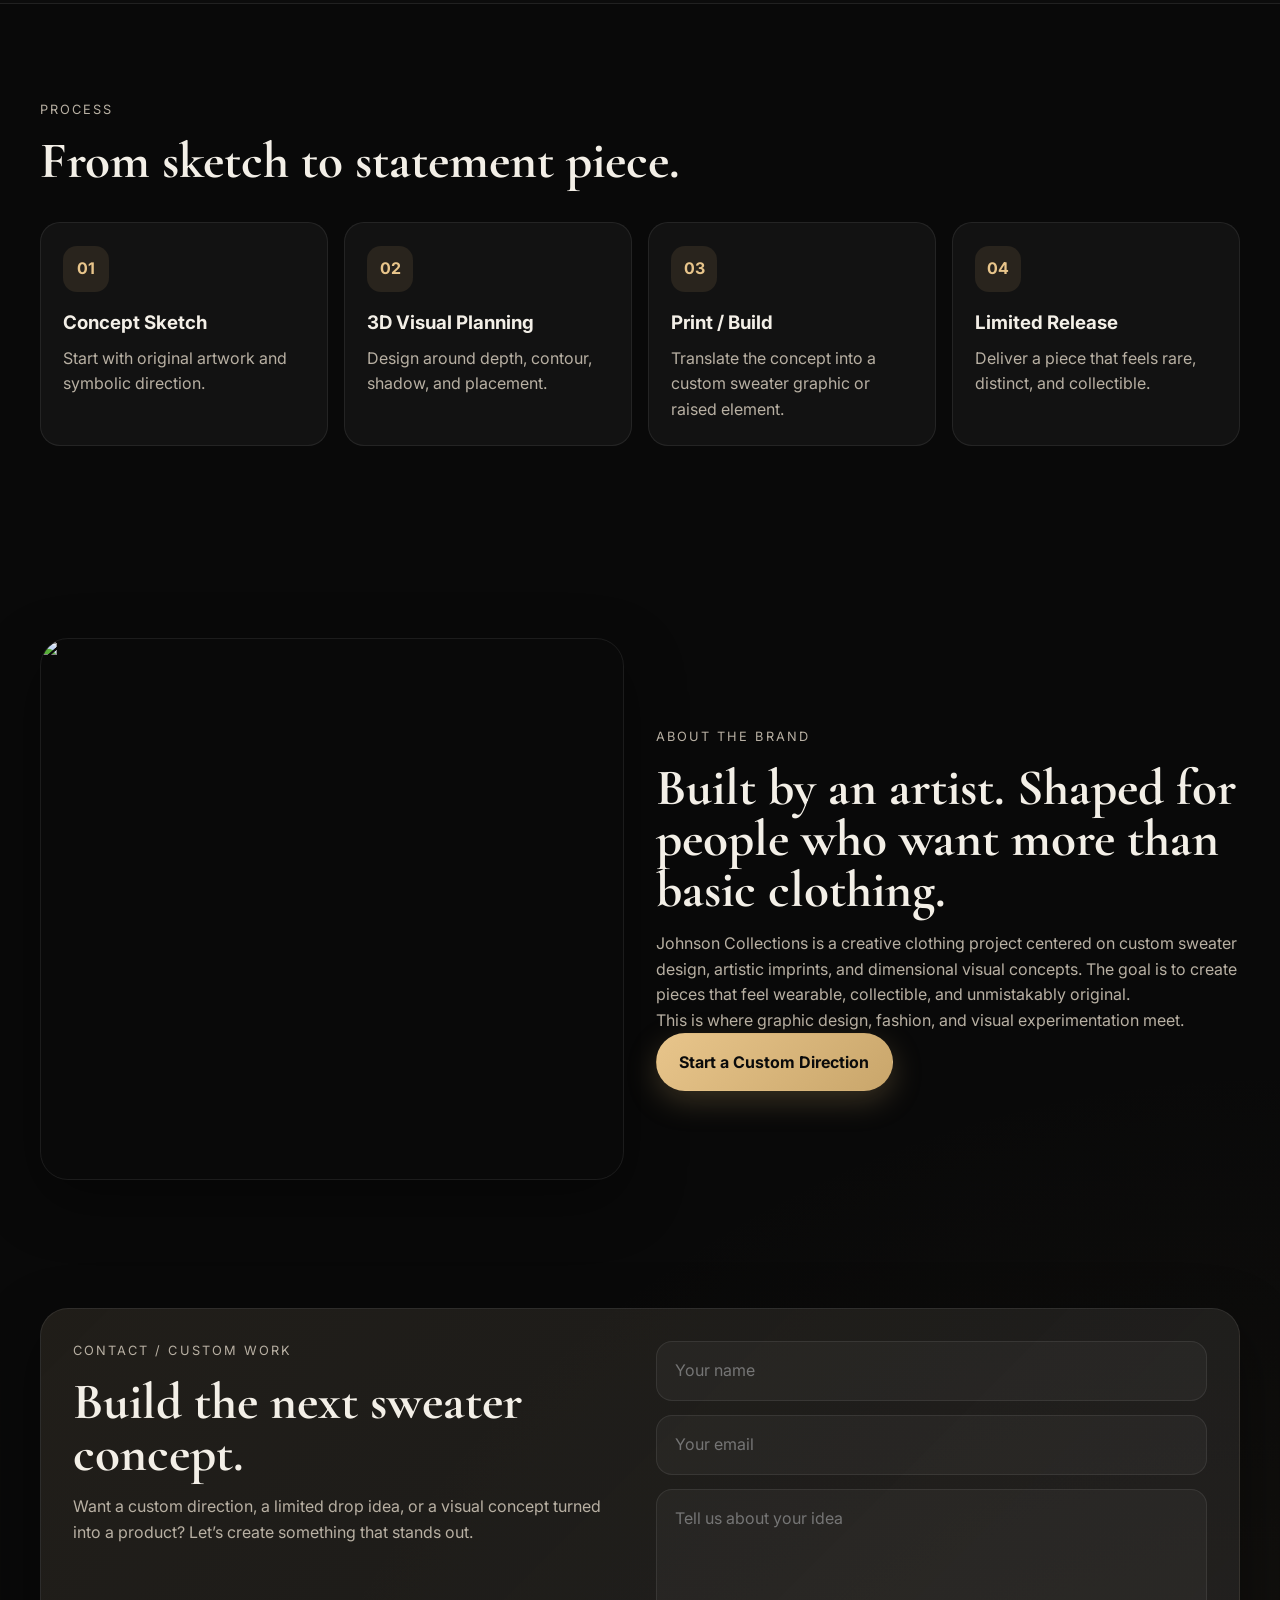
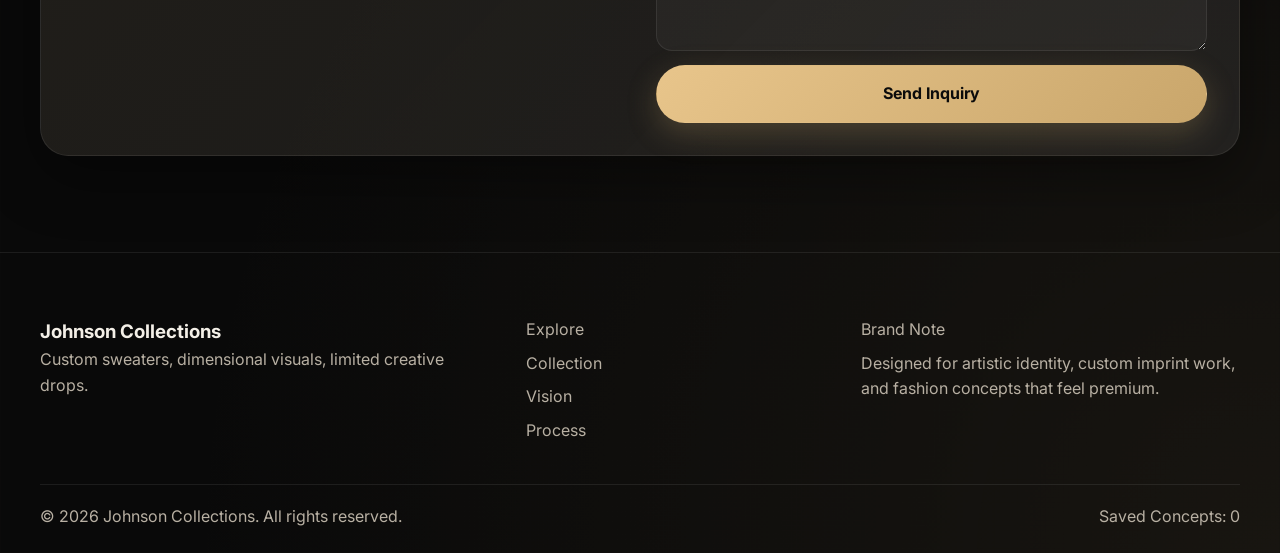
==== commit 3e2ef950: "Update index.html" ====
--- a/index.html
+++ b/index.html
@@ -163,7 +163,7 @@
           <article class="product-card reveal tilt-card">
             <div class="product-image">
               <img
-                src="https://images.unsplash.com/photo-1523398002811-999ca8dec234?auto=format&fit=crop&w=900&q=80"
+                src="#"
                 alt="Sweater concept 3"
               />
             </div>
@@ -216,7 +216,7 @@
             <p>Use layered patterning so the object appears partially inside and outside the fabric.</p>
           </div>
           <div class="mini-card">
-             <img src="./Images/3d_sweaters_JohnsonsCollections.png" alt="Black sweater concept"/>" alt="Black sweater concept"/>
+             <img src="Images/purse_img8.png" alt="Black sweater concept" alt="Black sweater concept"/>
             <span>03</span>
             <h3>Textural Story</h3>
             <p>Combine shadows, emboss-style print logic, and dimensional contrast.</p>
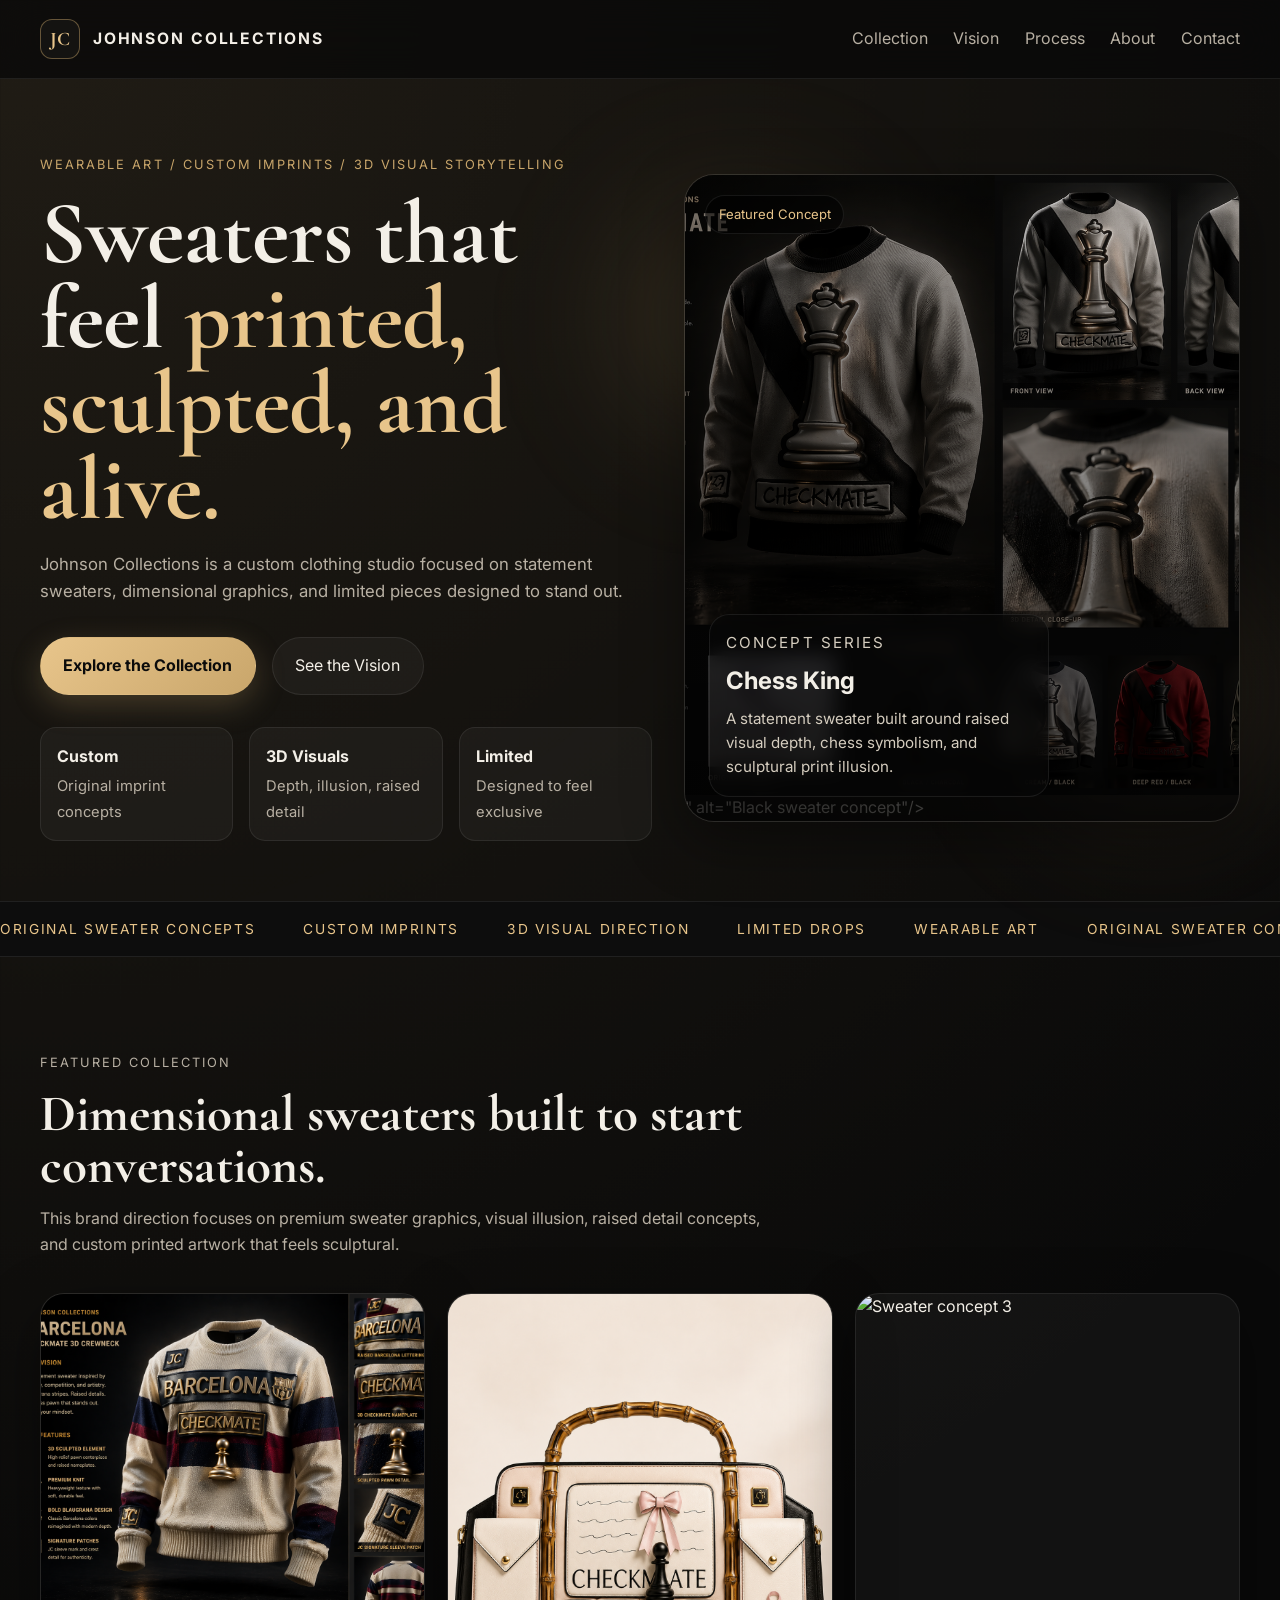
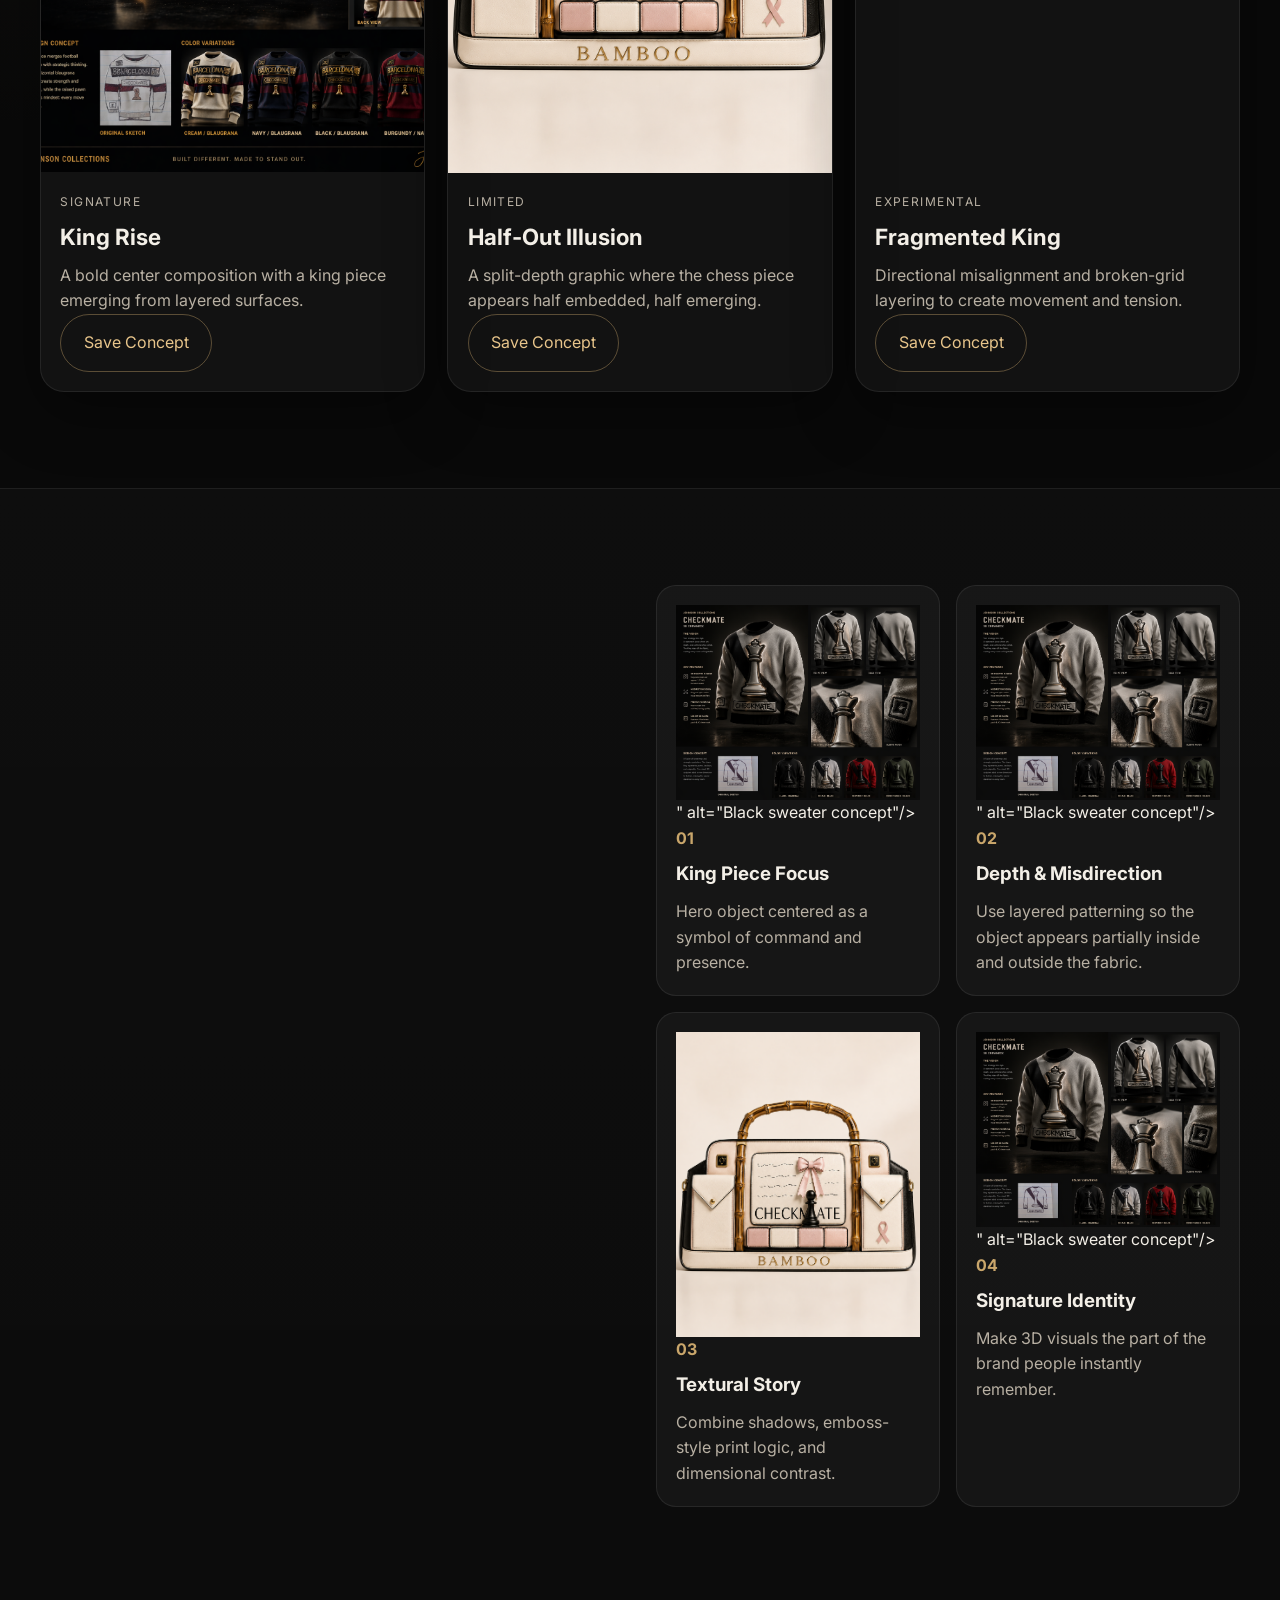
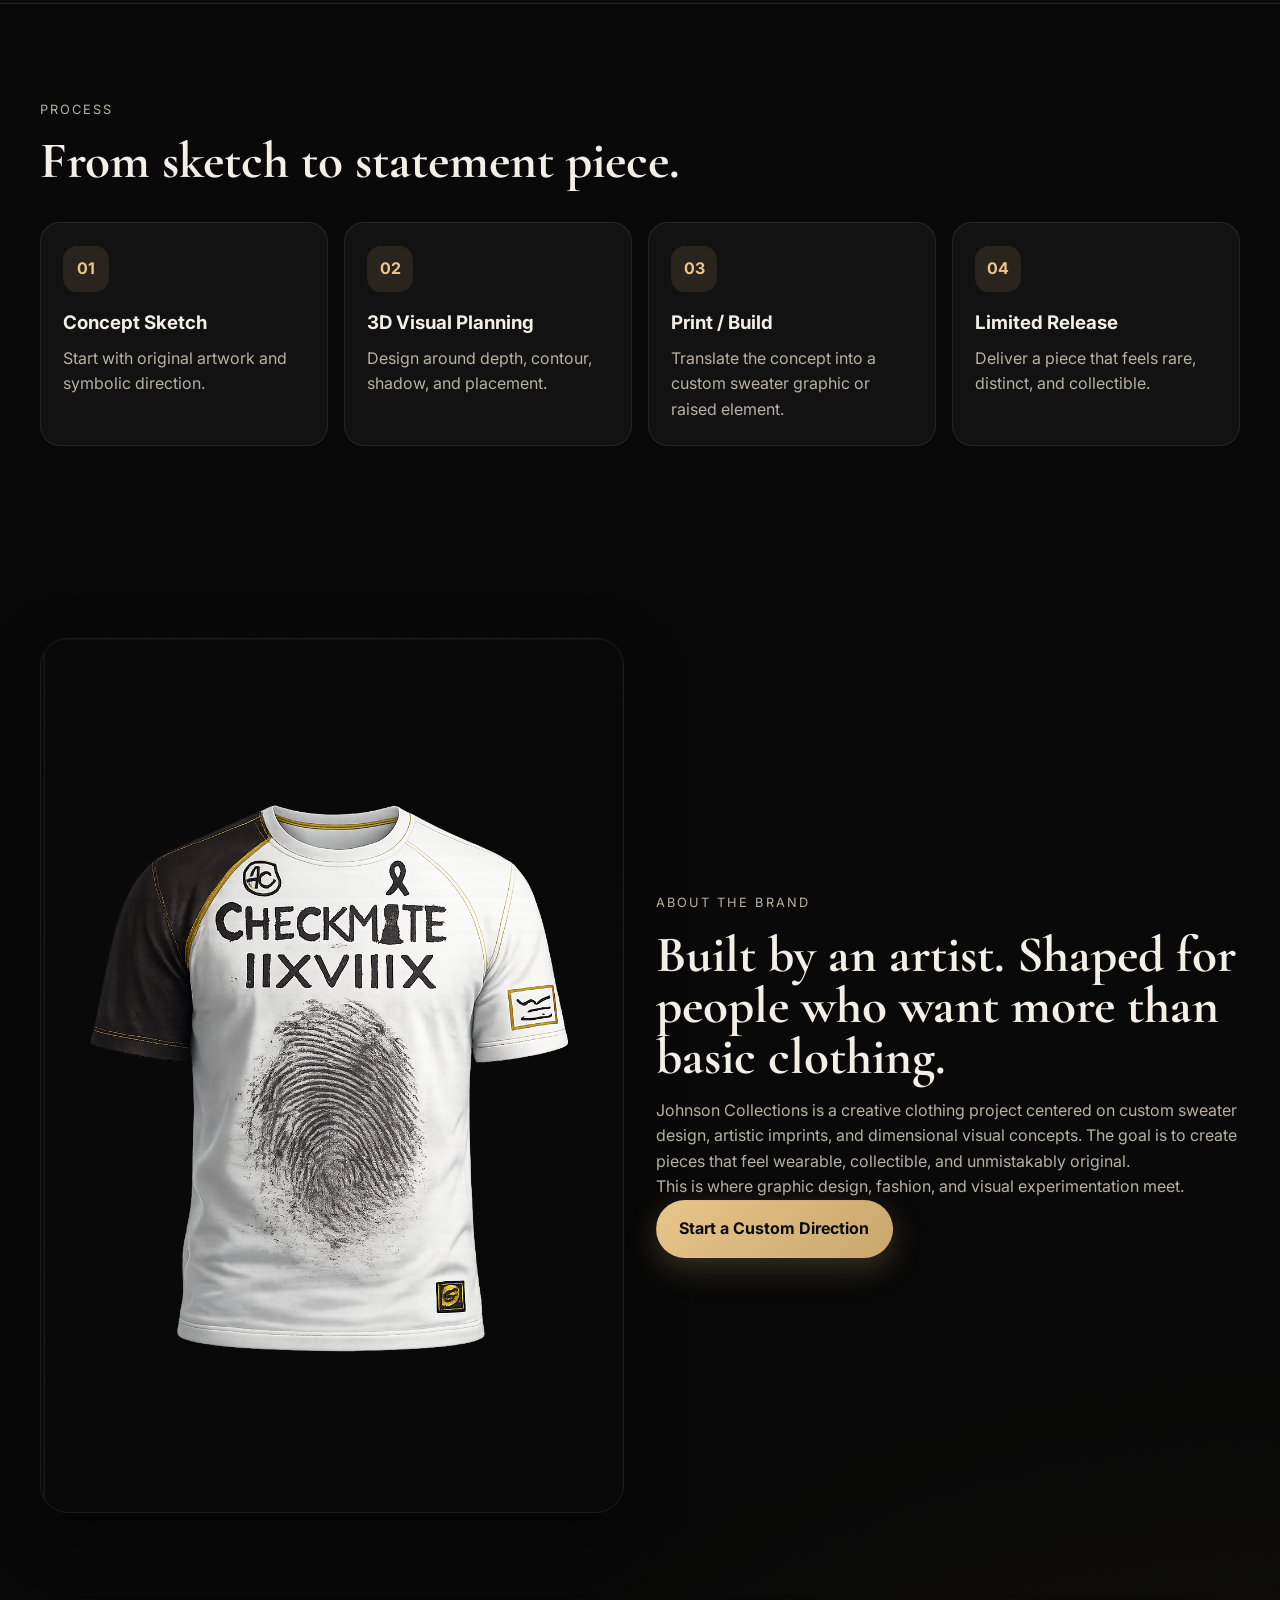
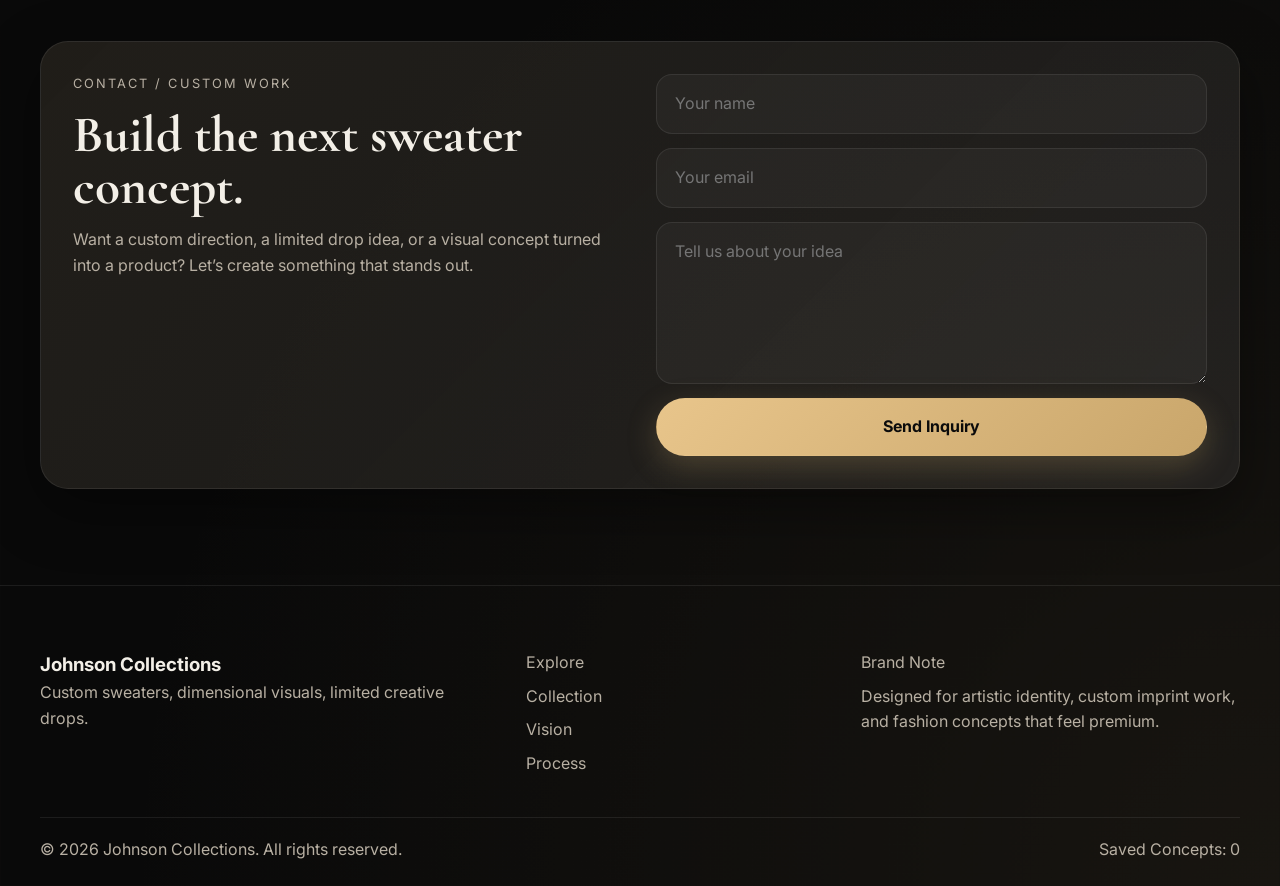
==== commit 968670a3: "Update index.html" ====
--- a/index.html
+++ b/index.html
@@ -267,7 +267,7 @@
       <div class="container split-grid">
         <div class="split-image reveal">
           <img
-            src="Images/Checkmate_Tshirt_008.png alt="Designer at work"
+            src="Images/Checkmate_Tshirt_008.png" alt="Designer at work"
           />
         </div>
 
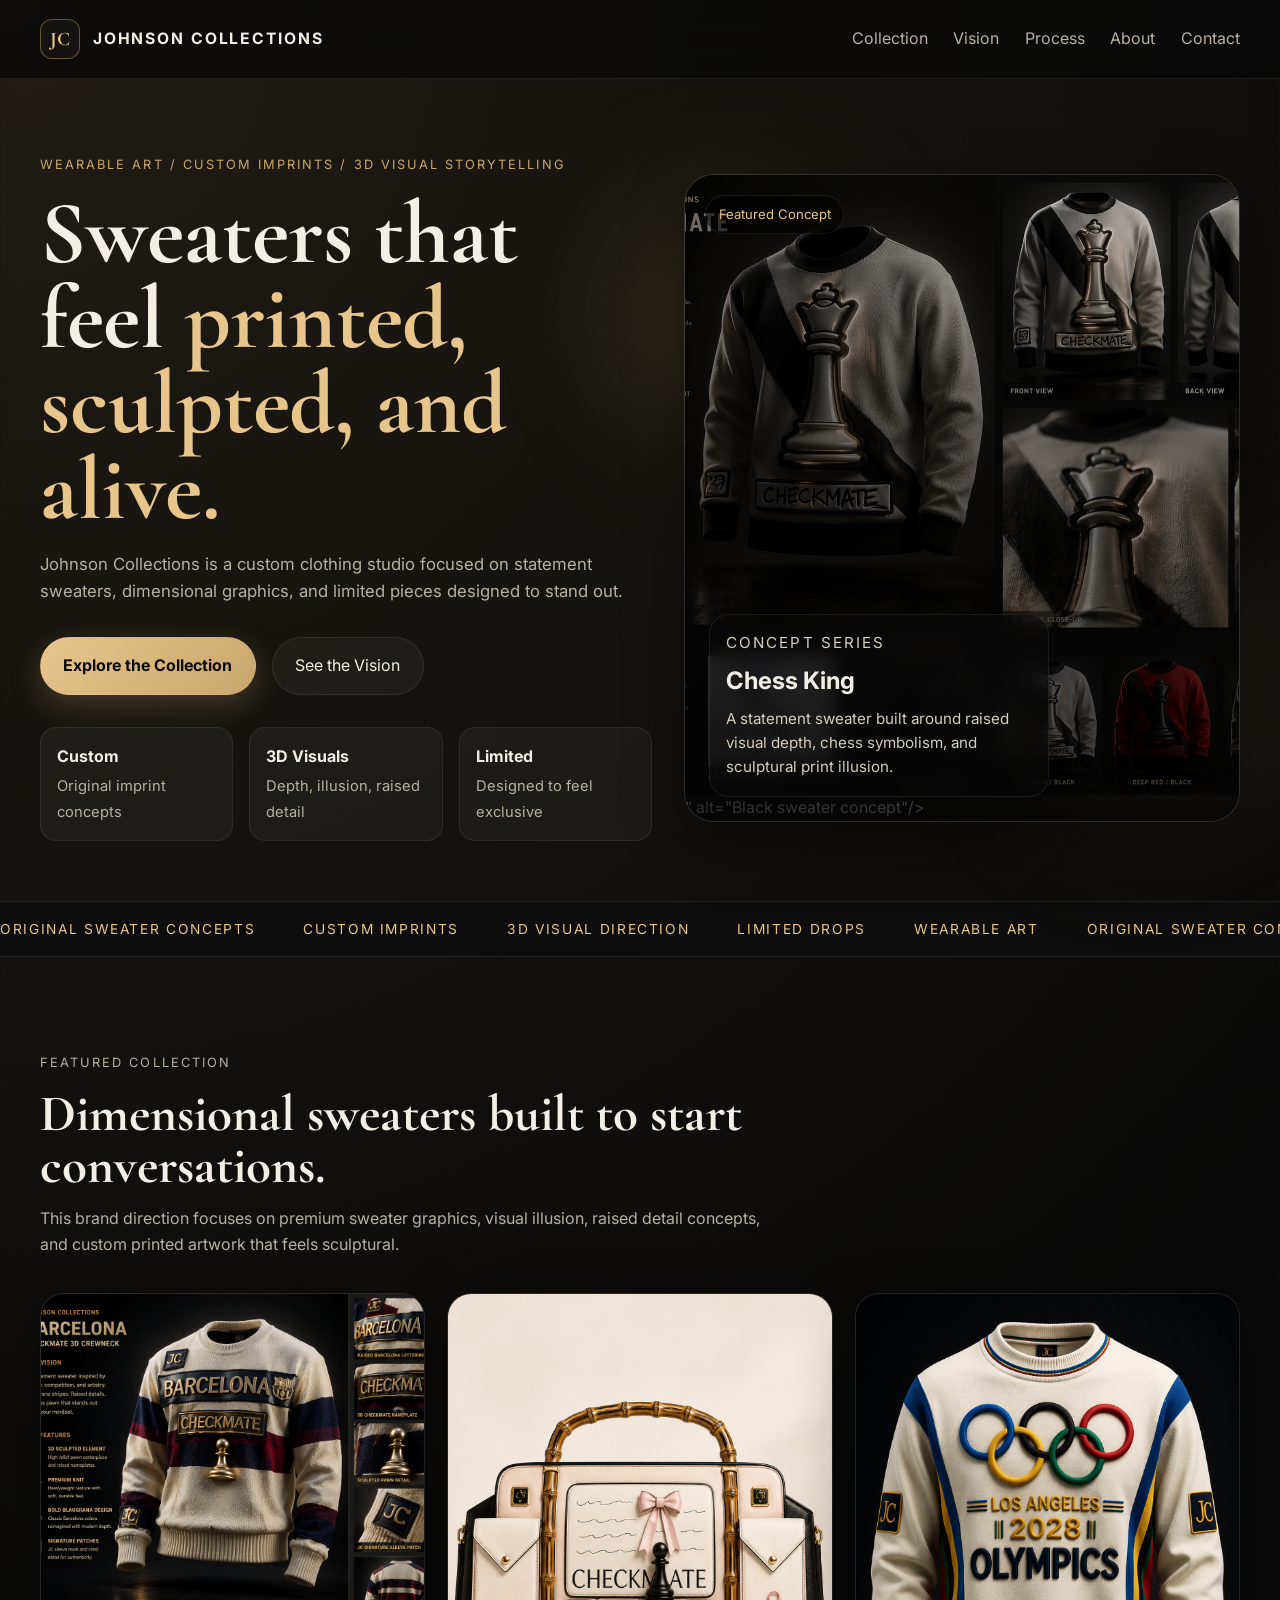
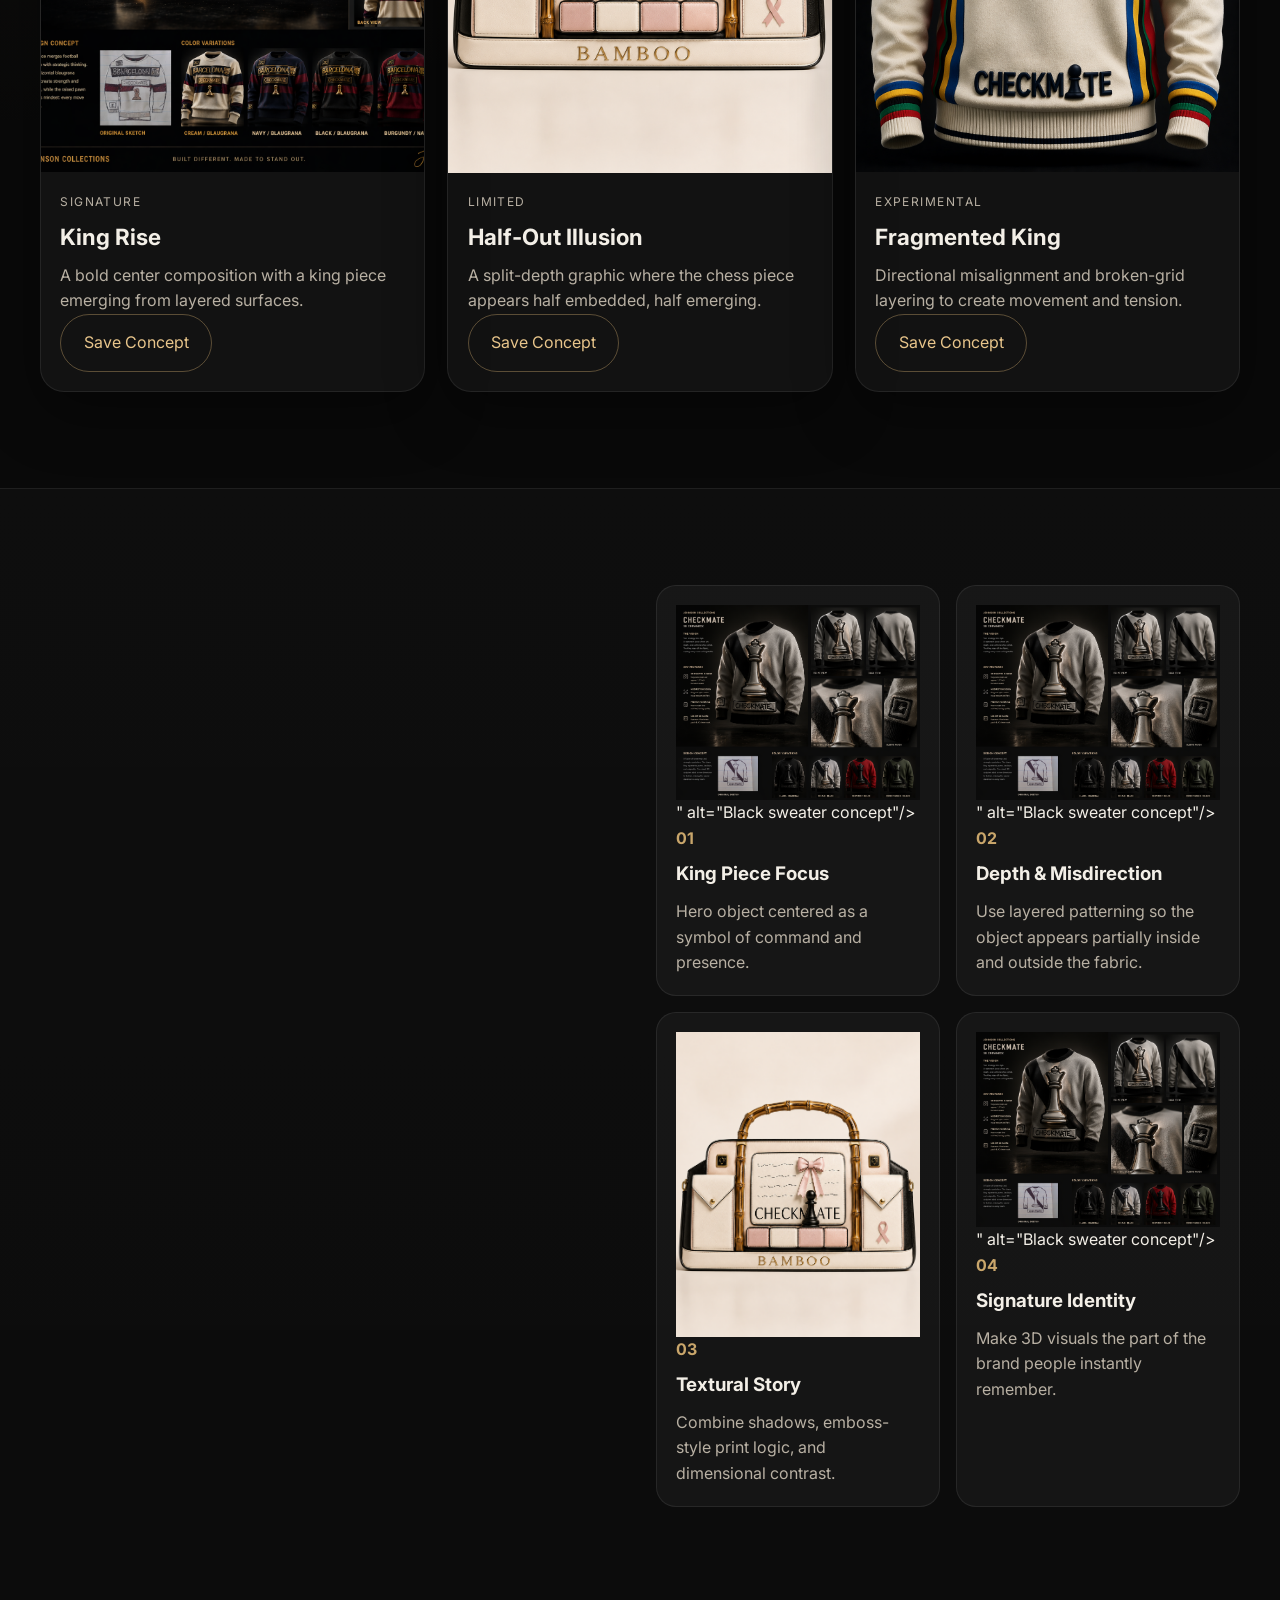
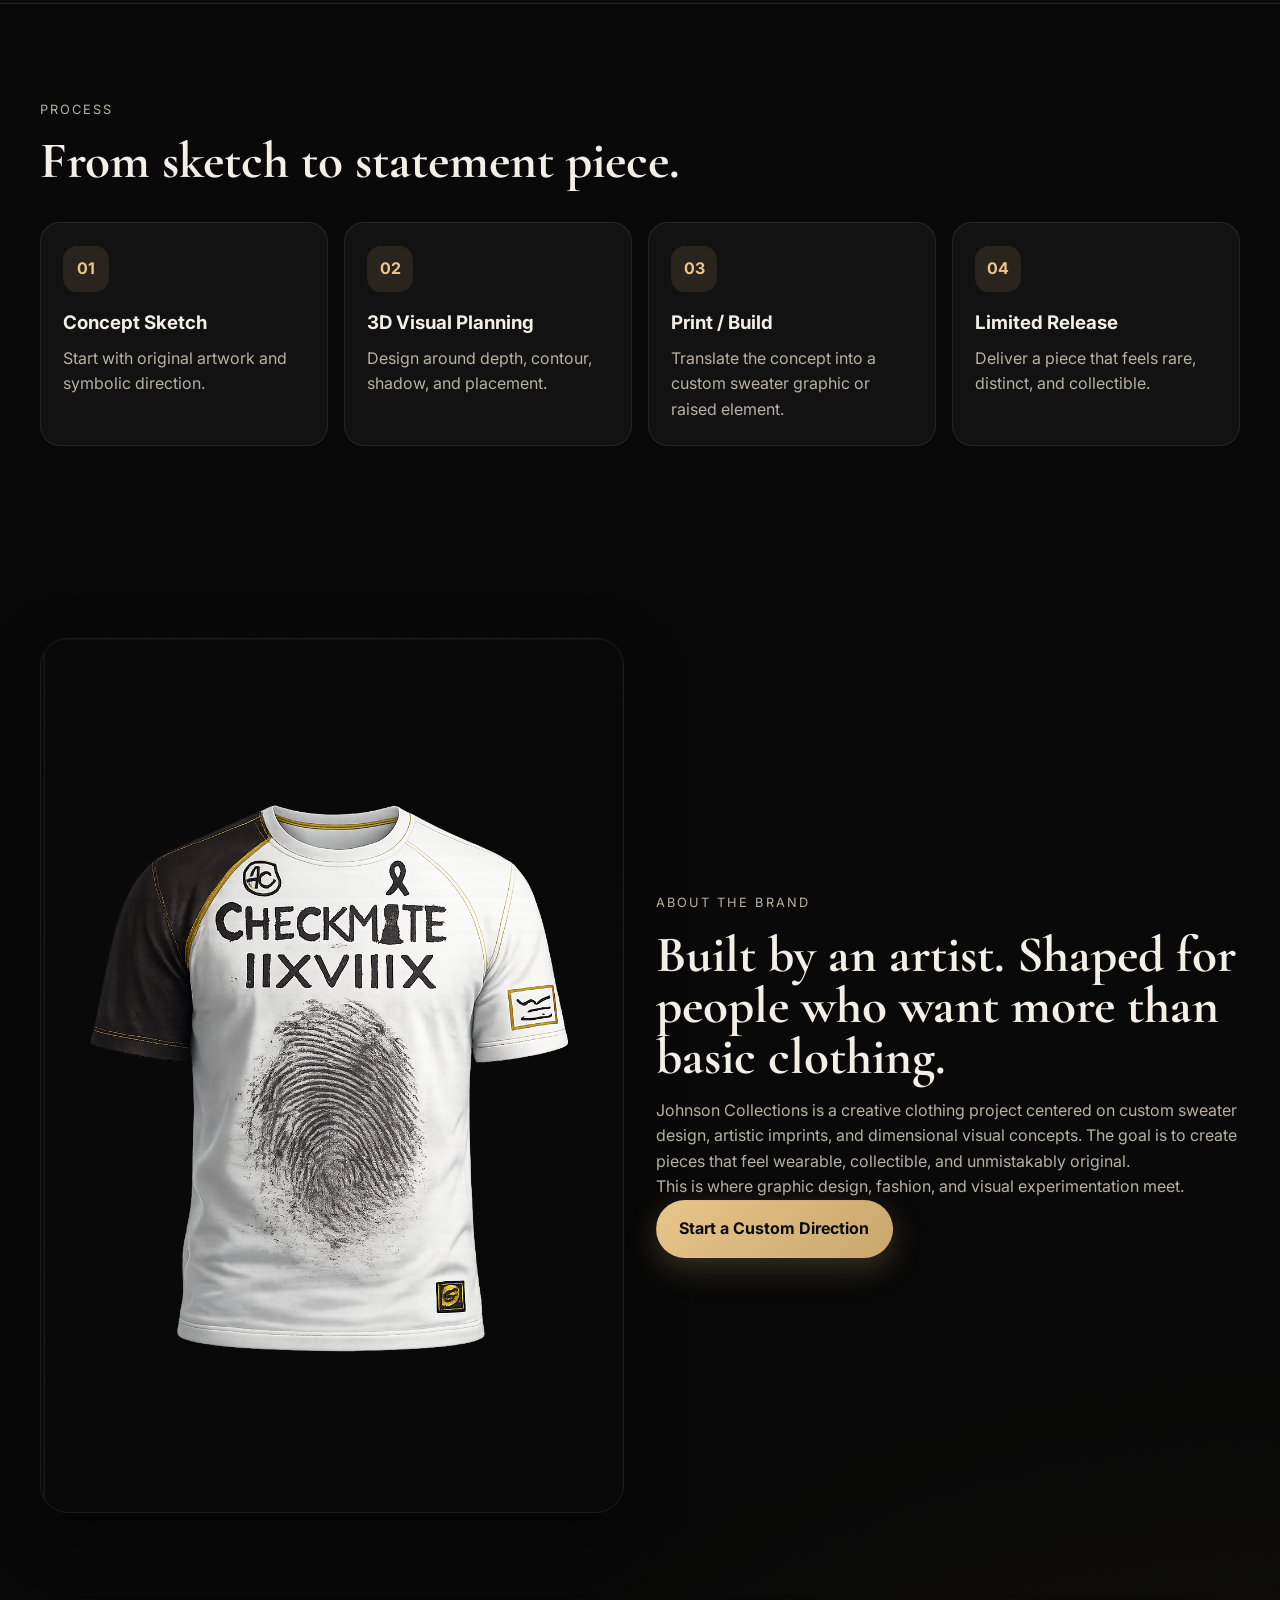
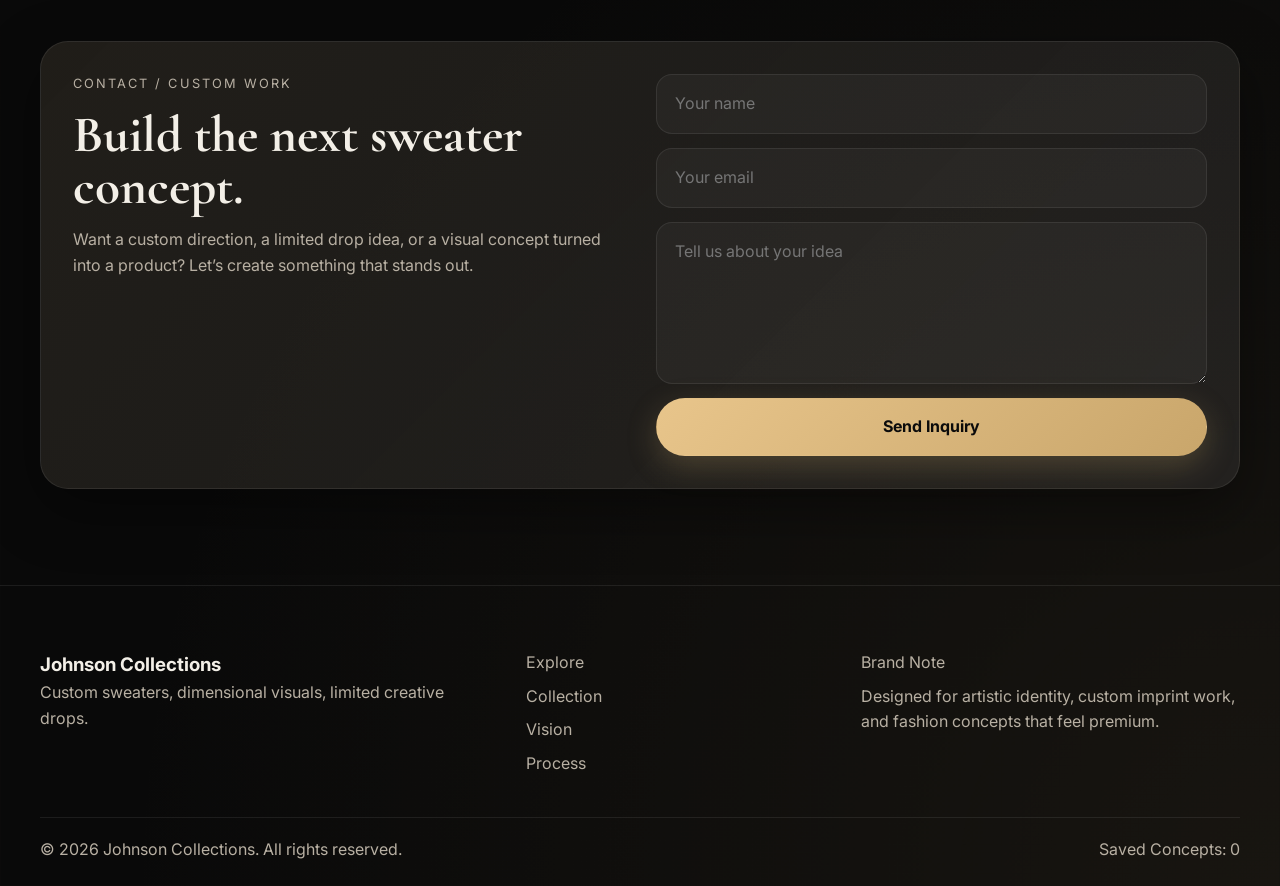
==== commit 6b905f2a: "Update index.html last images debuged" ====
--- a/index.html
+++ b/index.html
@@ -163,7 +163,7 @@
           <article class="product-card reveal tilt-card">
             <div class="product-image">
               <img
-                src="#"
+                src="Images/Olympic28_Sweater.png"
                 alt="Sweater concept 3"
               />
             </div>
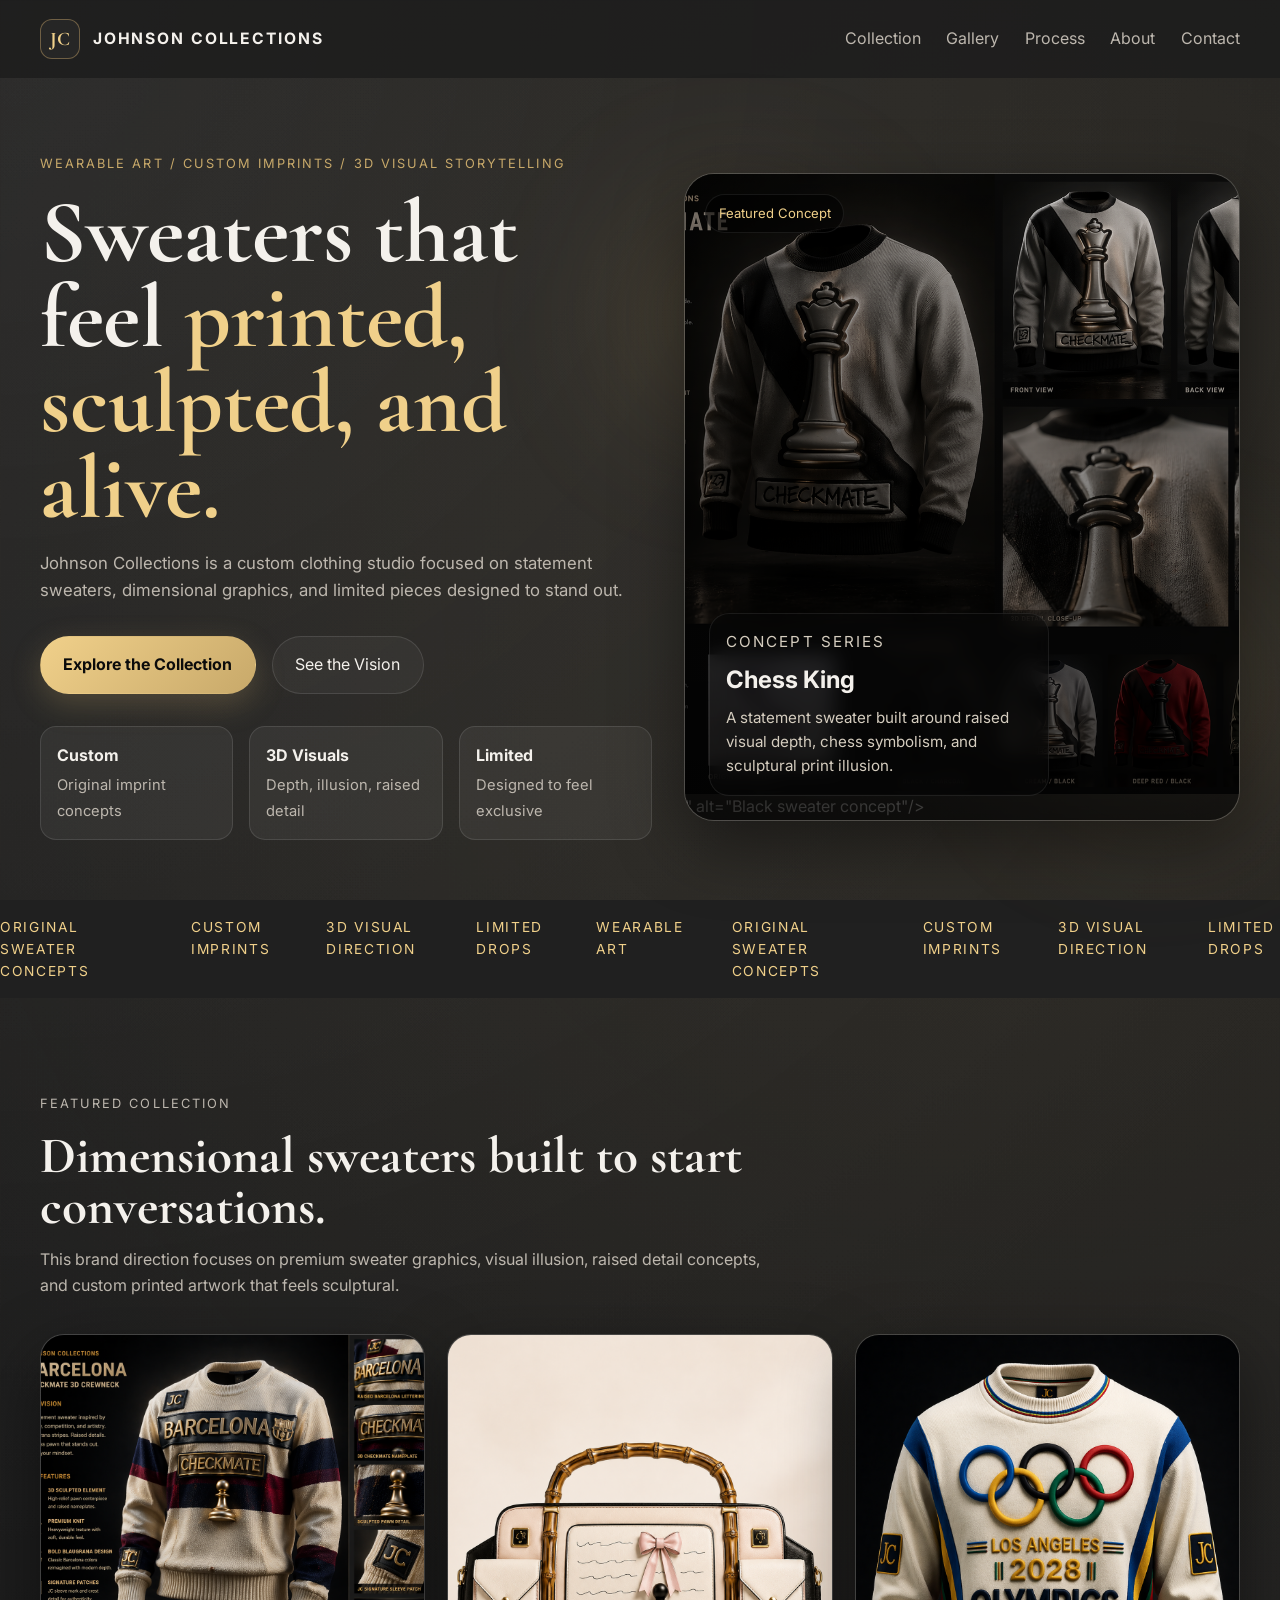
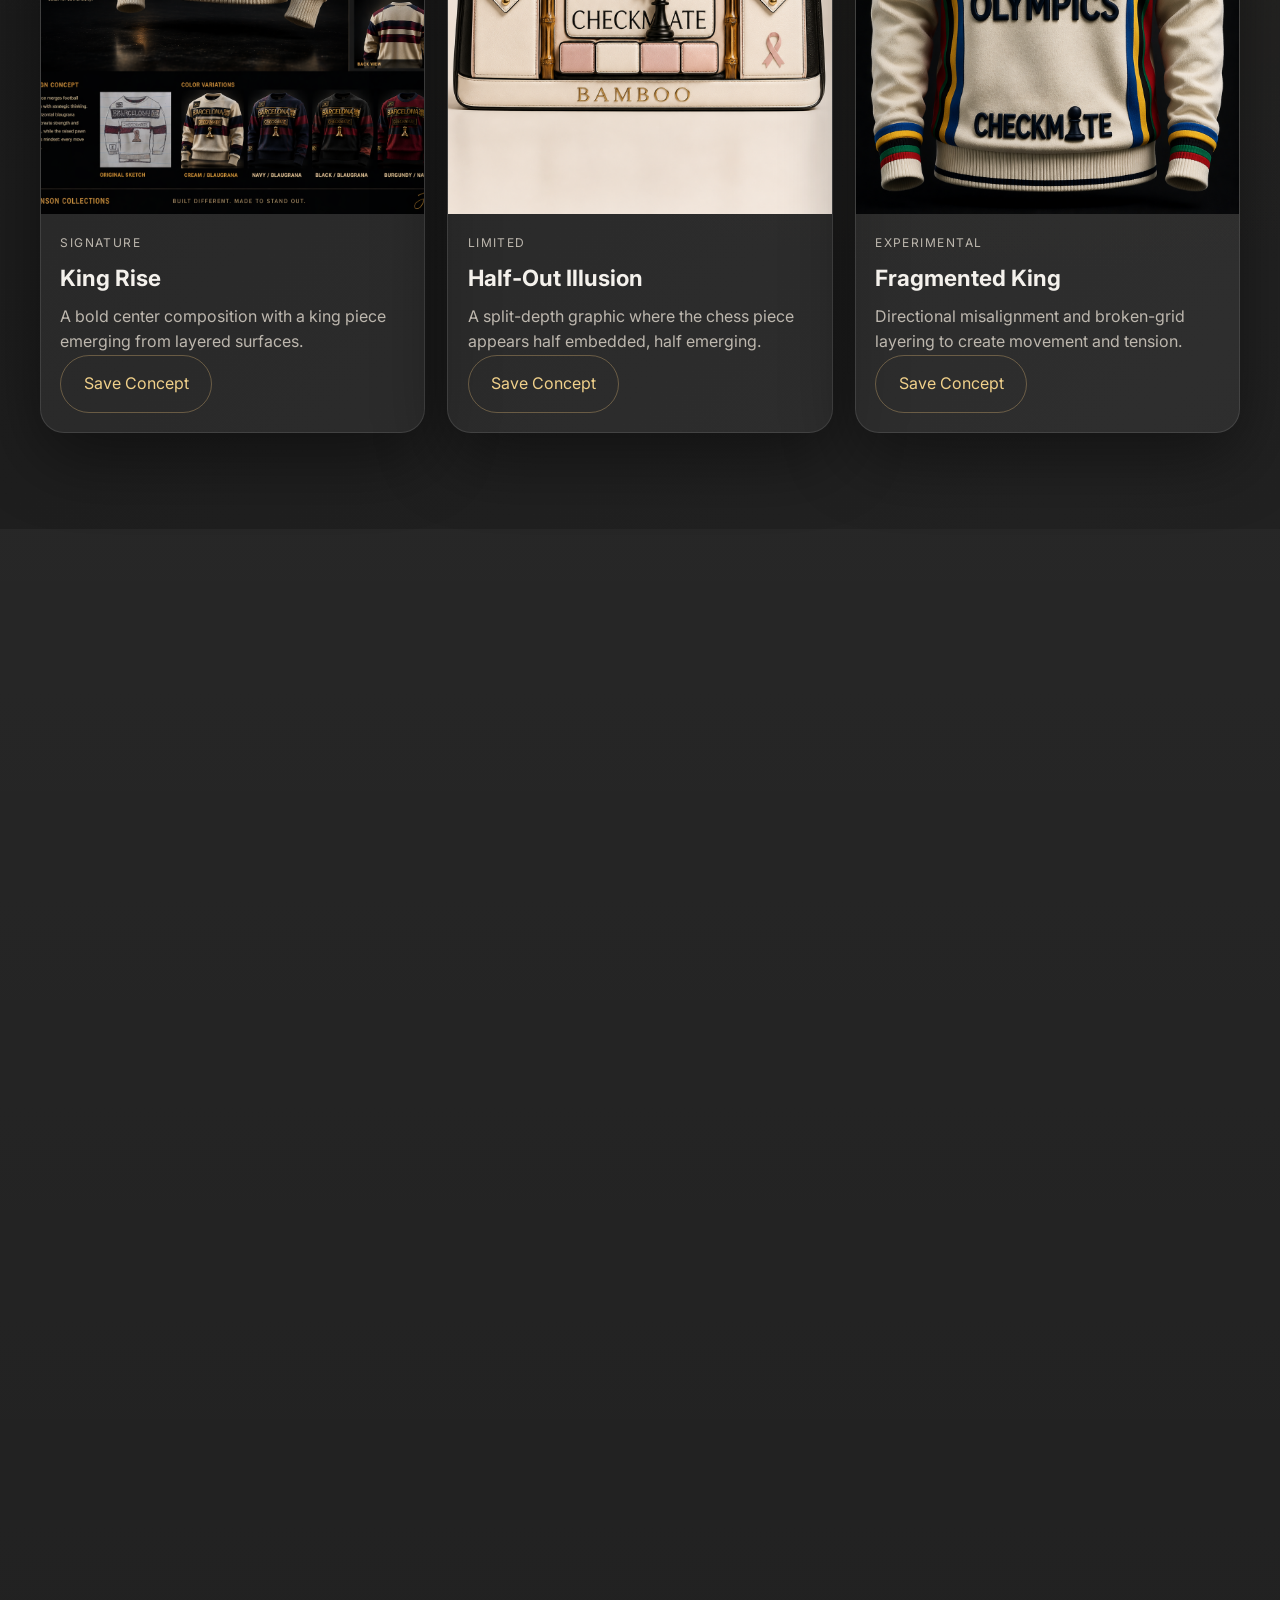
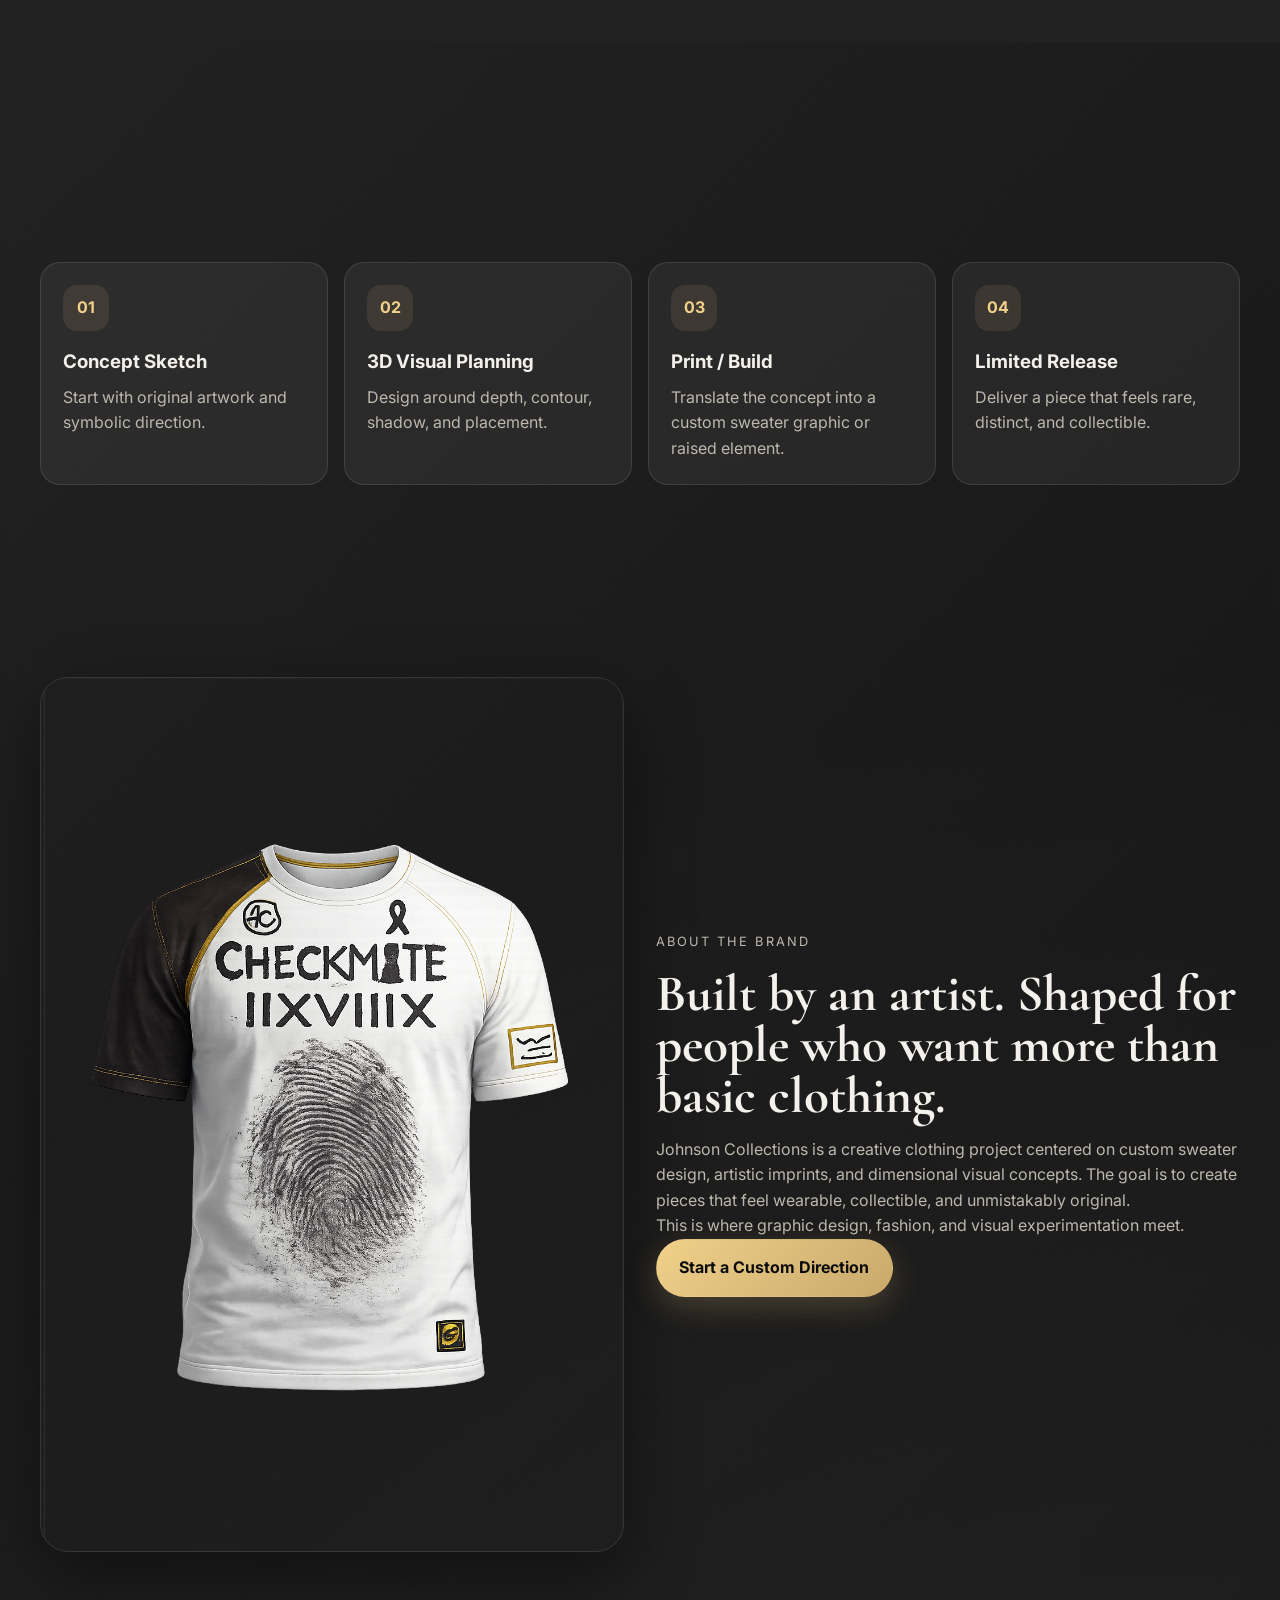
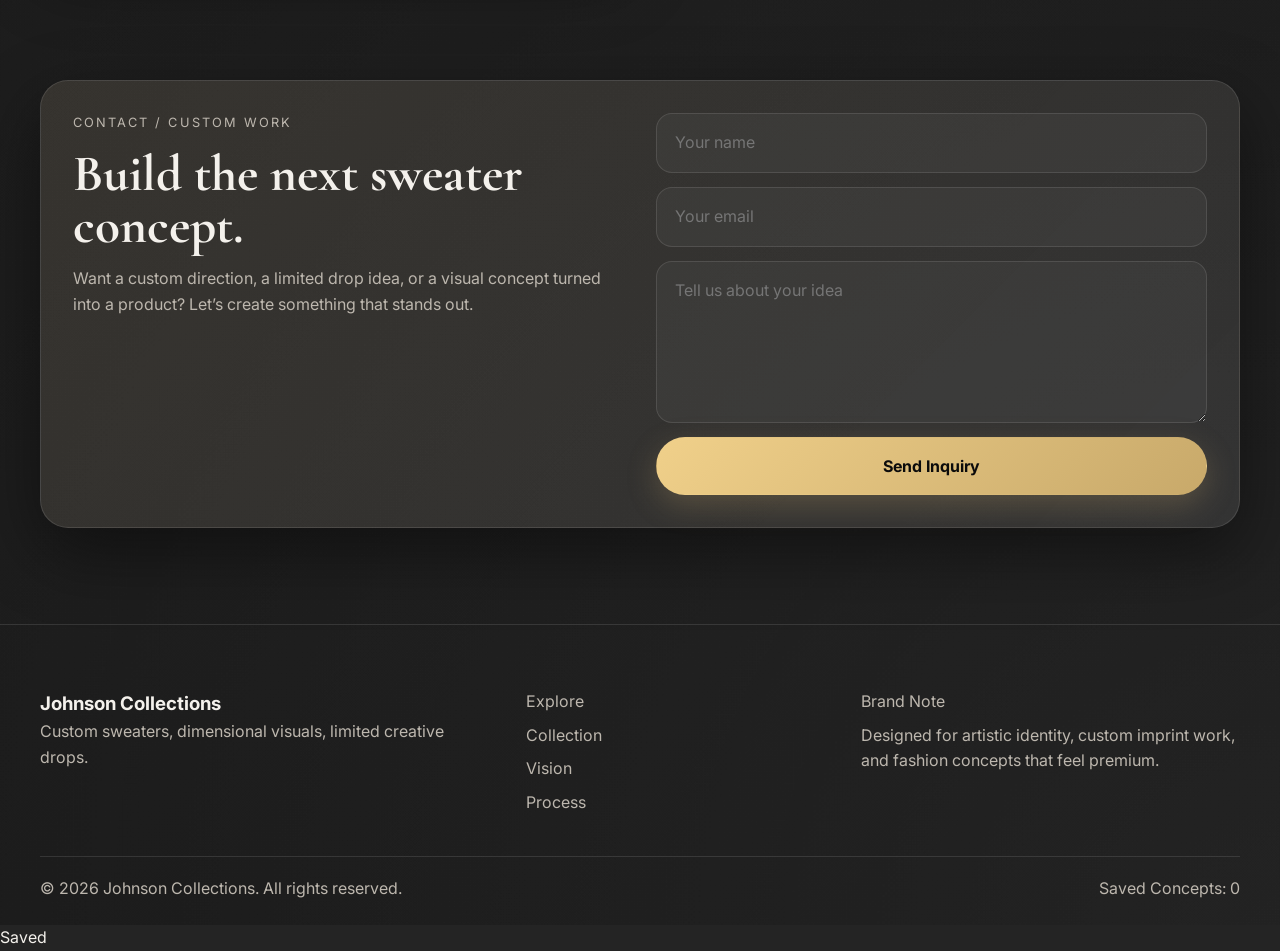
==== commit e37928b4: "Update index.html deleted vision and replaced it with Gallery" ====
--- a/index.html
+++ b/index.html
@@ -28,7 +28,7 @@
 
       <nav class="nav-links" id="navLinks">
         <a href="#collection">Collection</a>
-        <a href="#vision">Vision</a>
+        <a href="gallery.html">Gallery</a>
         <a href="#process">Process</a>
         <a href="#about">About</a>
         <a href="#contact">Contact</a>
--- a/styles.css
+++ b/styles.css
@@ -1,14 +1,15 @@
 :root {
-  --bg: #090909;
-  --bg-soft: #121212;
-  --panel: rgba(255, 255, 255, 0.04);
-  --panel-strong: rgba(255, 255, 255, 0.07);
-  --text: #f3efe7;
-  --muted: #b8b0a3;
-  --line: rgba(255, 255, 255, 0.08);
-  --gold: #c9a66b;
-  --gold-2: #e8c58b;
-  --shadow: 0 20px 60px rgba(0, 0, 0, 0.4);
+  --bg: #1a1a1a;
+  --bg-soft: #242424;
+  --panel: rgba(255, 255, 255, 0.055);
+  --panel-strong: rgba(255, 255, 255, 0.09);
+  --text: #f4f1ec;
+  --muted: #bdb7ae;
+  --line: rgba(255, 255, 255, 0.11);
+  --gold: #c8a96a;
+  --gold-2: #f0d08a;
+  --silver: #a7abb2;
+  --shadow: 0 24px 70px rgba(0, 0, 0, 0.45);
   --radius: 22px;
   --radius-sm: 16px;
   --max: 1200px;
@@ -26,9 +27,10 @@
 
 body {
   background:
-    radial-gradient(circle at top left, rgba(201, 166, 107, 0.12), transparent 30%),
-    radial-gradient(circle at bottom right, rgba(201, 166, 107, 0.08), transparent 20%),
-    var(--bg);
+    radial-gradient(circle at top left, rgba(255, 255, 255, 0.09), transparent 28%),
+    radial-gradient(circle at 80% 10%, rgba(200, 169, 106, 0.10), transparent 25%),
+    radial-gradient(circle at bottom right, rgba(120, 120, 120, 0.18), transparent 32%),
+    linear-gradient(135deg, #161616 0%, #222222 45%, #101010 100%);
   color: var(--text);
   font-family: "Inter", sans-serif;
   line-height: 1.6;
@@ -71,12 +73,7 @@
 }
 
 .site-header {
-  position: sticky;
-  top: 0;
-  z-index: 1000;
-  backdrop-filter: blur(20px);
-  background: rgba(9, 9, 9, 0.75);
-  border-bottom: 1px solid var(--line);
+  background: rgba(28, 28, 28, 0.78);
 }
 
 .nav {
@@ -355,10 +352,7 @@
 }
 
 .marquee {
-  border-block: 1px solid var(--line);
-  overflow: hidden;
-  white-space: nowrap;
-  background: #0d0d0d;
+  background: #202020;
 }
 
 .marquee-track {
@@ -444,9 +438,9 @@
 }
 
 .dark-panel {
-  background: linear-gradient(180deg, rgba(255,255,255,0.02), rgba(255,255,255,0.01));
-  border-top: 1px solid var(--line);
-  border-bottom: 1px solid var(--line);
+  background:
+    linear-gradient(180deg, rgba(255,255,255,0.045), rgba(255,255,255,0.018)),
+    #1d1d1d;
 }
 
 .vision-grid {
@@ -623,19 +617,7 @@
 }
 
 .toast {
-  position: fixed;
-  right: 20px;
-  bottom: 20px;
-  background: #151515;
-  color: var(--text);
-  border: 1px solid rgba(201, 166, 107, 0.4);
-  padding: 0.9rem 1.1rem;
-  border-radius: 14px;
-  opacity: 0;
-  transform: translateY(10px);
-  pointer-events: none;
-  transition: 0.25s ease;
-  z-index: 1200;
+  background: #242424;
 }
 
 .toast.show {
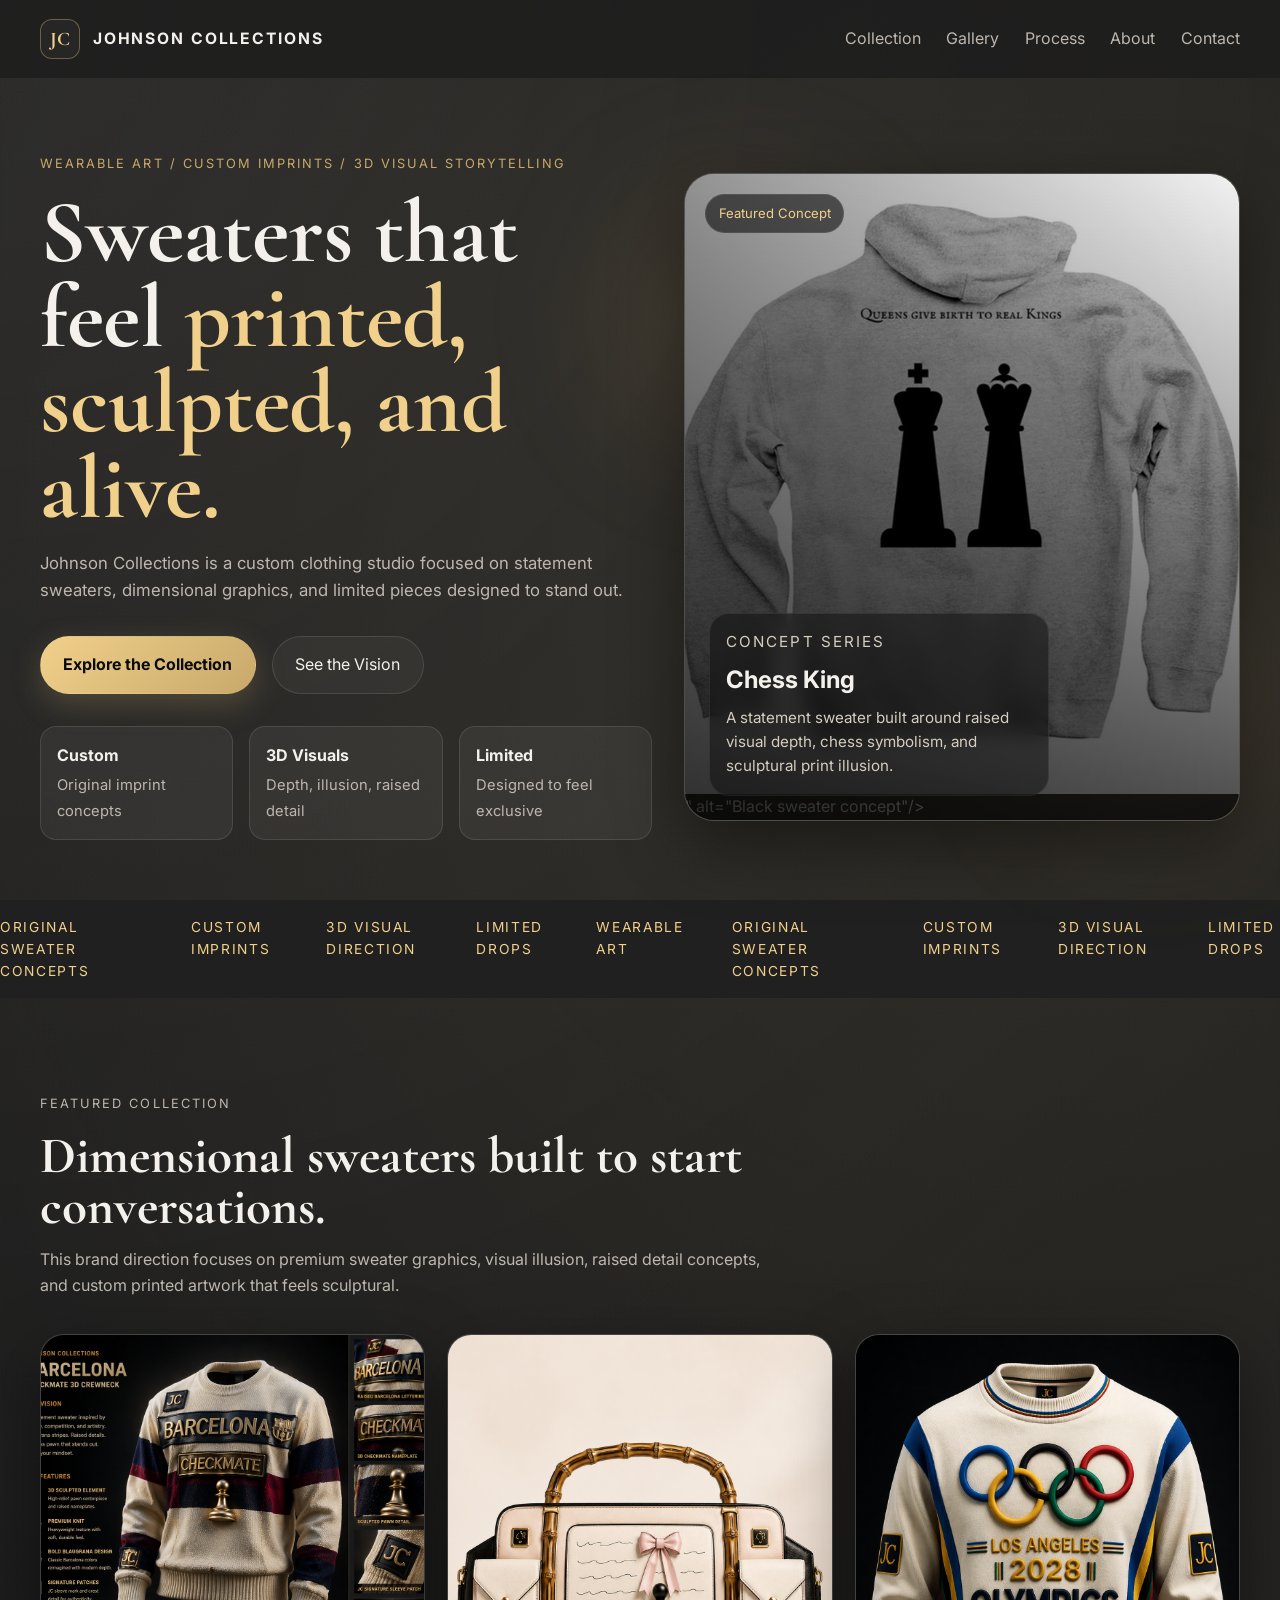
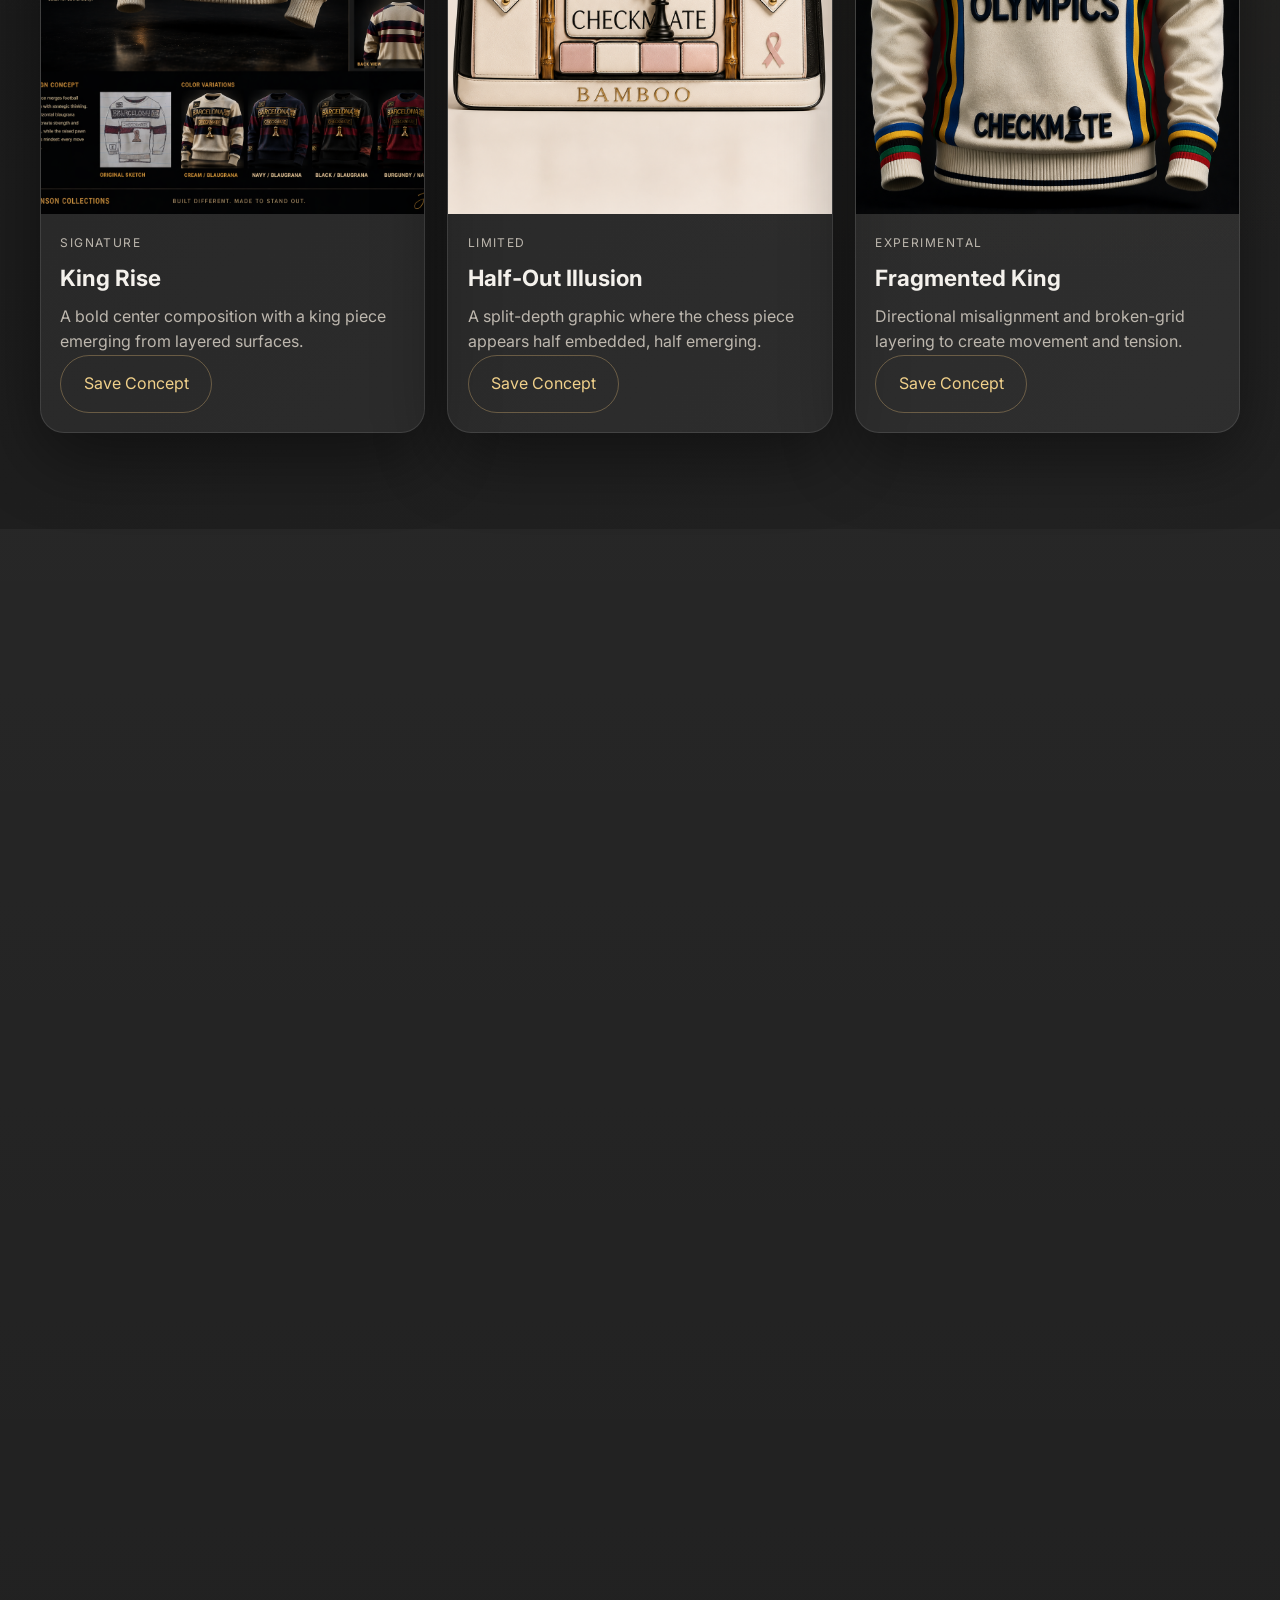
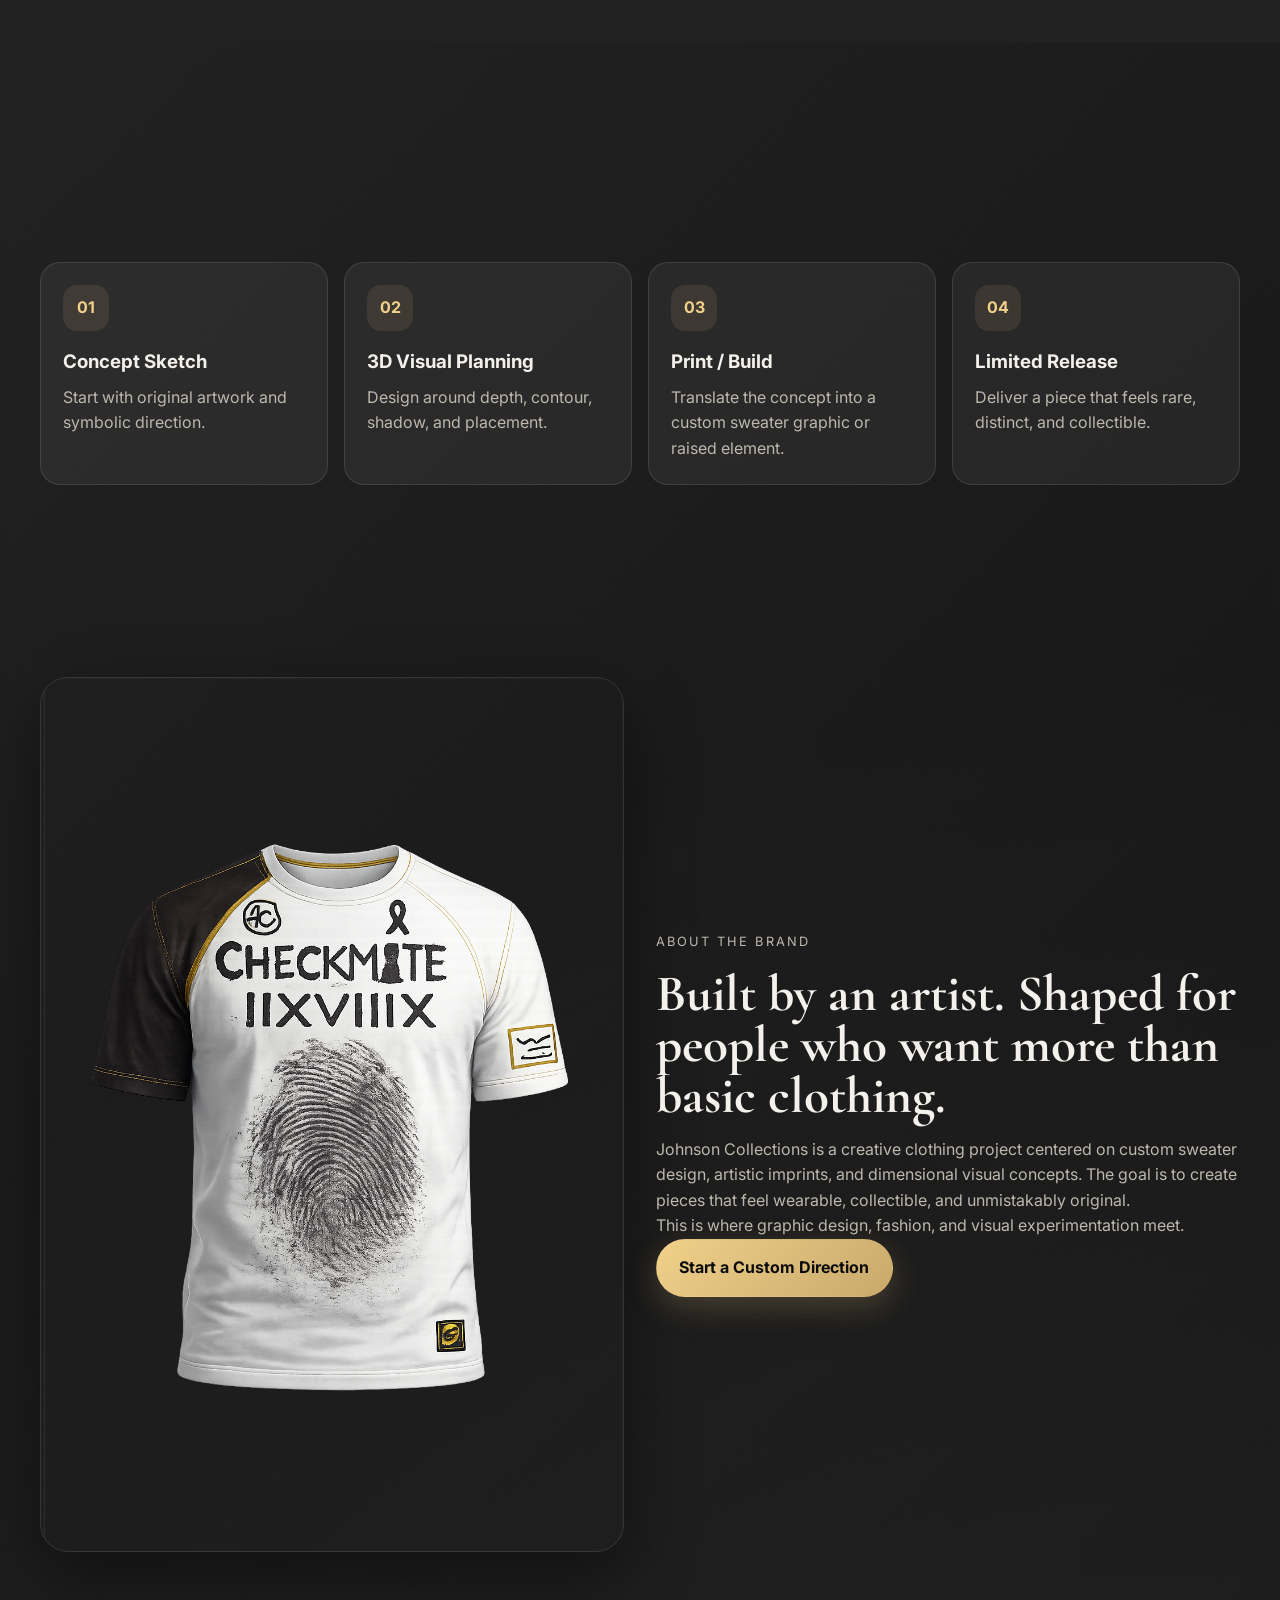
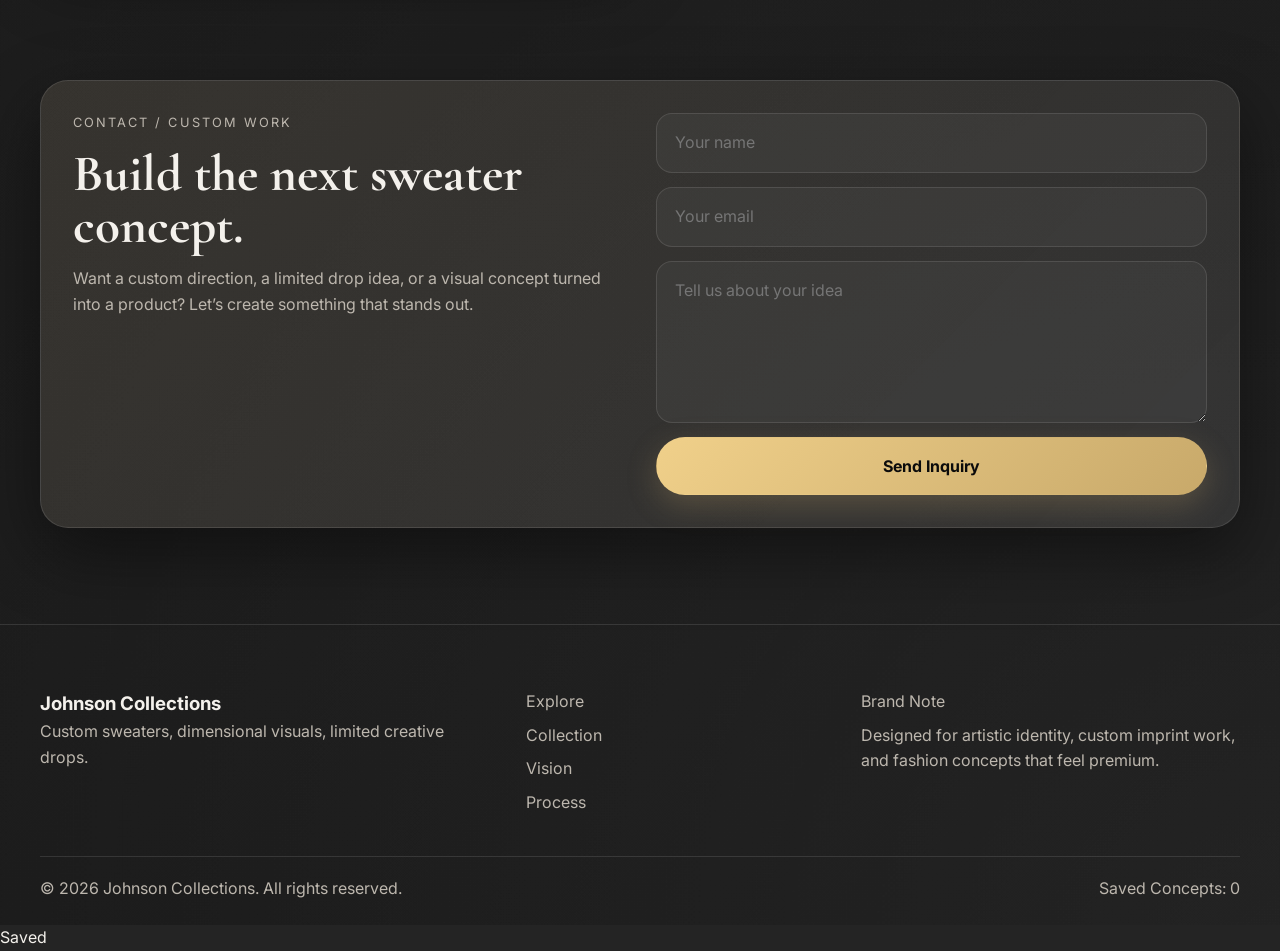
==== commit 0e00c63d: "Update image source for sweater concept 85 fixing path" ====
--- a/index.html
+++ b/index.html
@@ -80,7 +80,7 @@
             <div class="hero-badge">Featured Concept</div>
             <div class="hero-image-wrap">
               <!-- My own image -->
-              <img src="./Images/3d_sweaters_JohnsonsCollections.png" alt="Black sweater concept"/>" alt="Black sweater concept"/>
+              <img src="./Images/Vintage/back_gray_Johnson_Collection_sweater01_crop.png" alt="Black sweater concept"/>" alt="Black sweater concept"/>
               <div class="hero-overlay">
                 <div class="overlay-panel">
                   <p class="mini-label">Concept Series</p>
